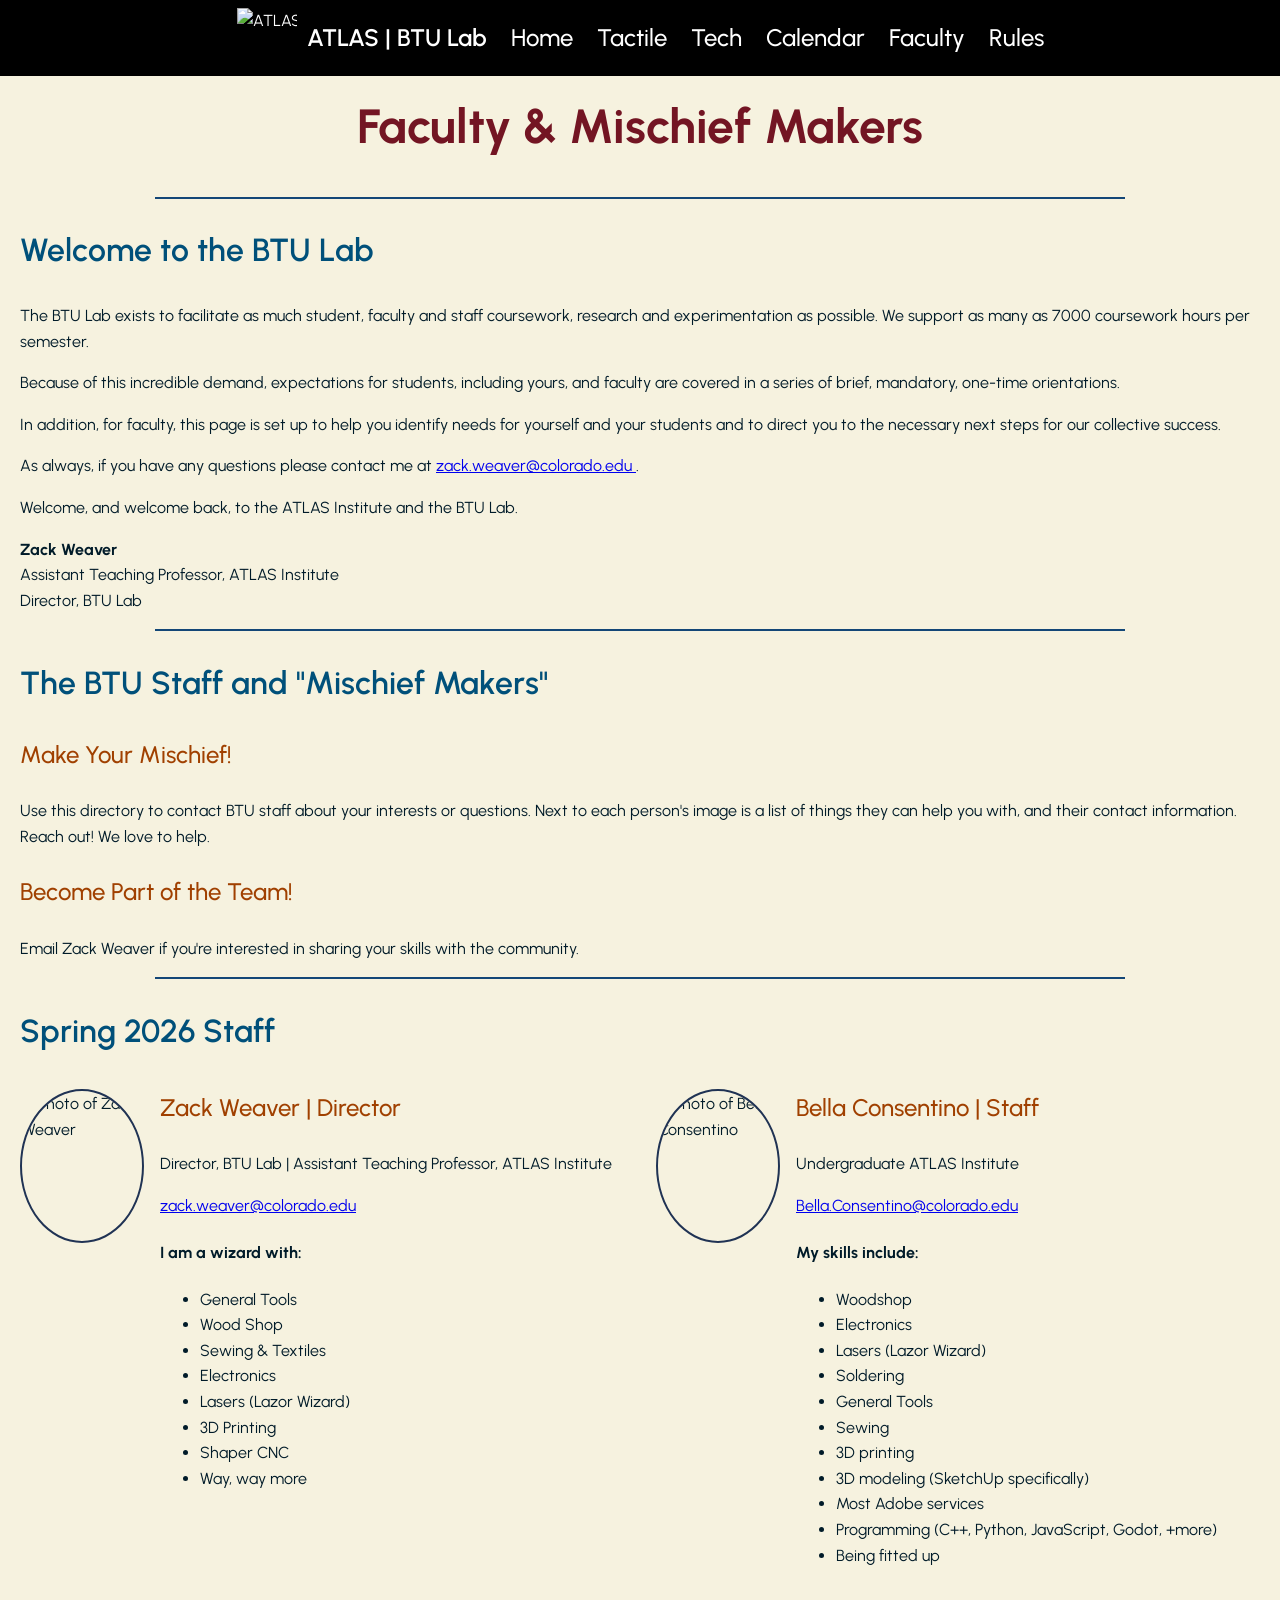
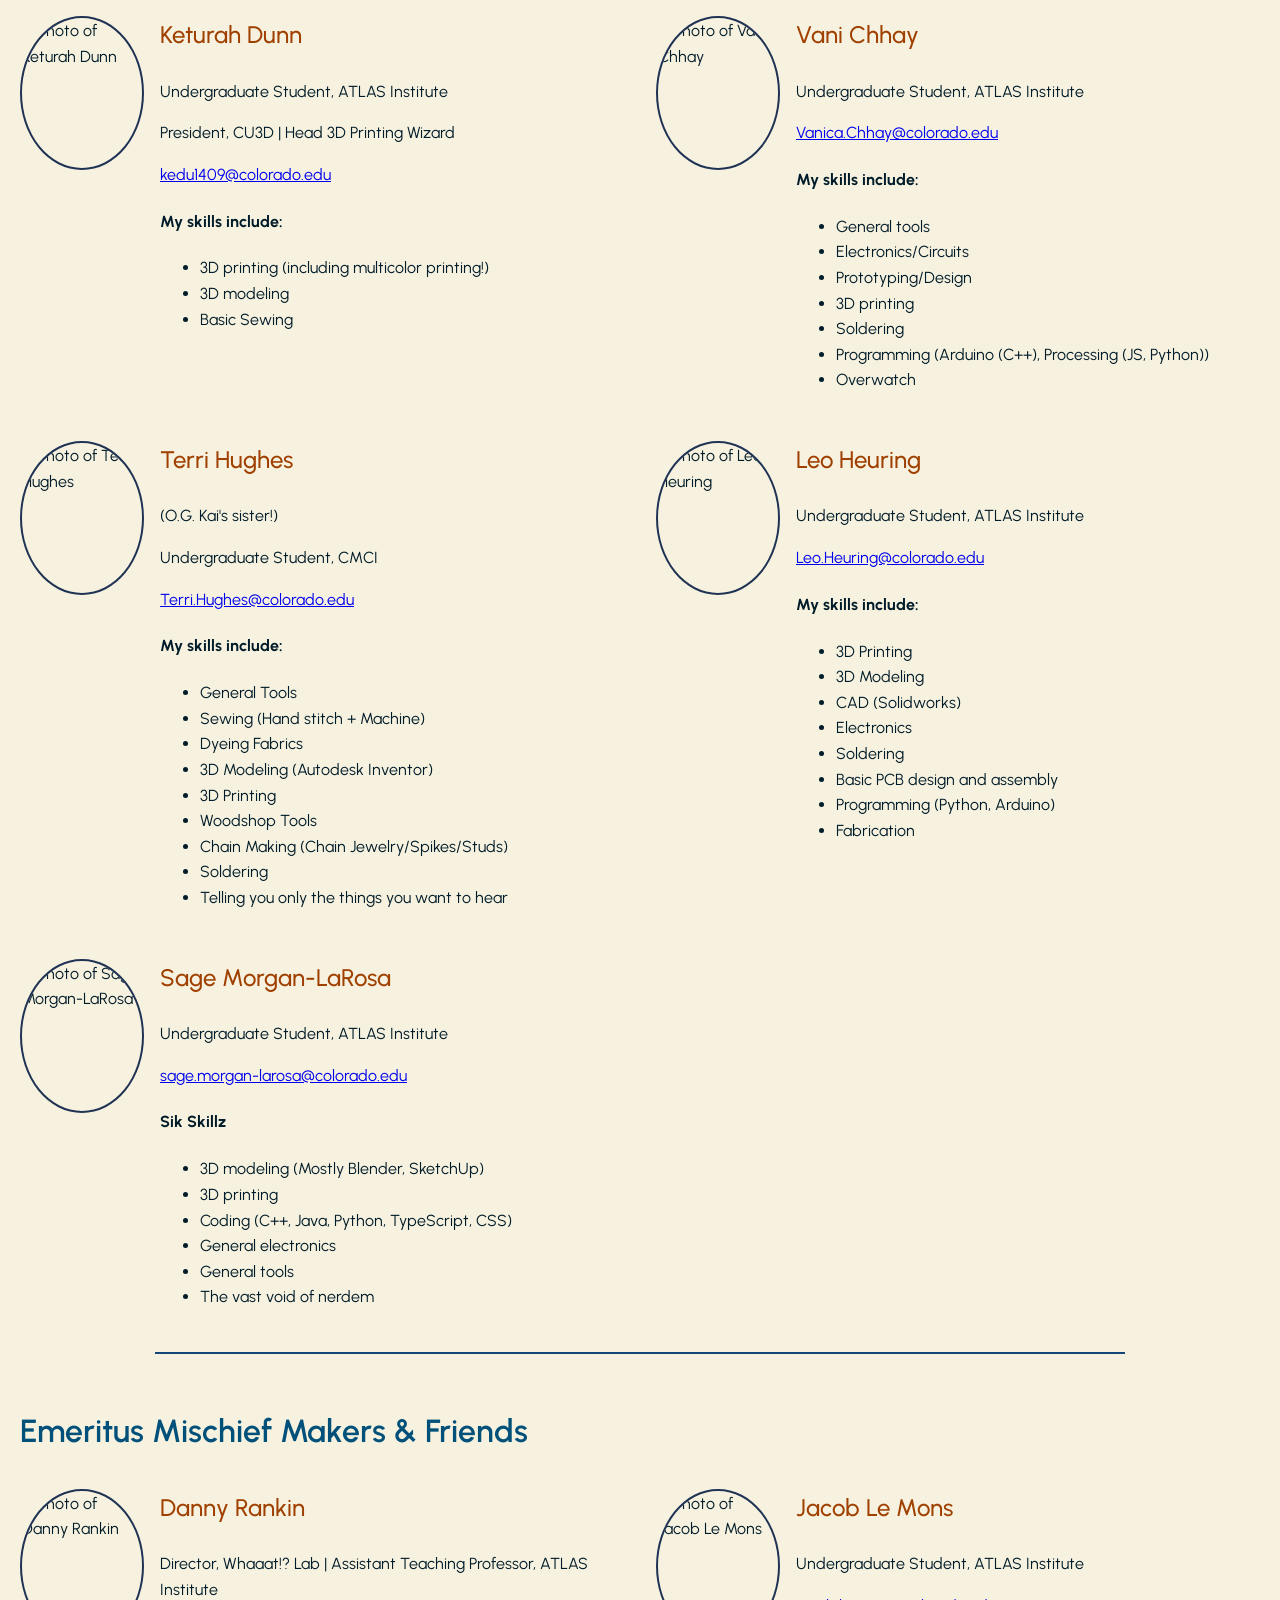
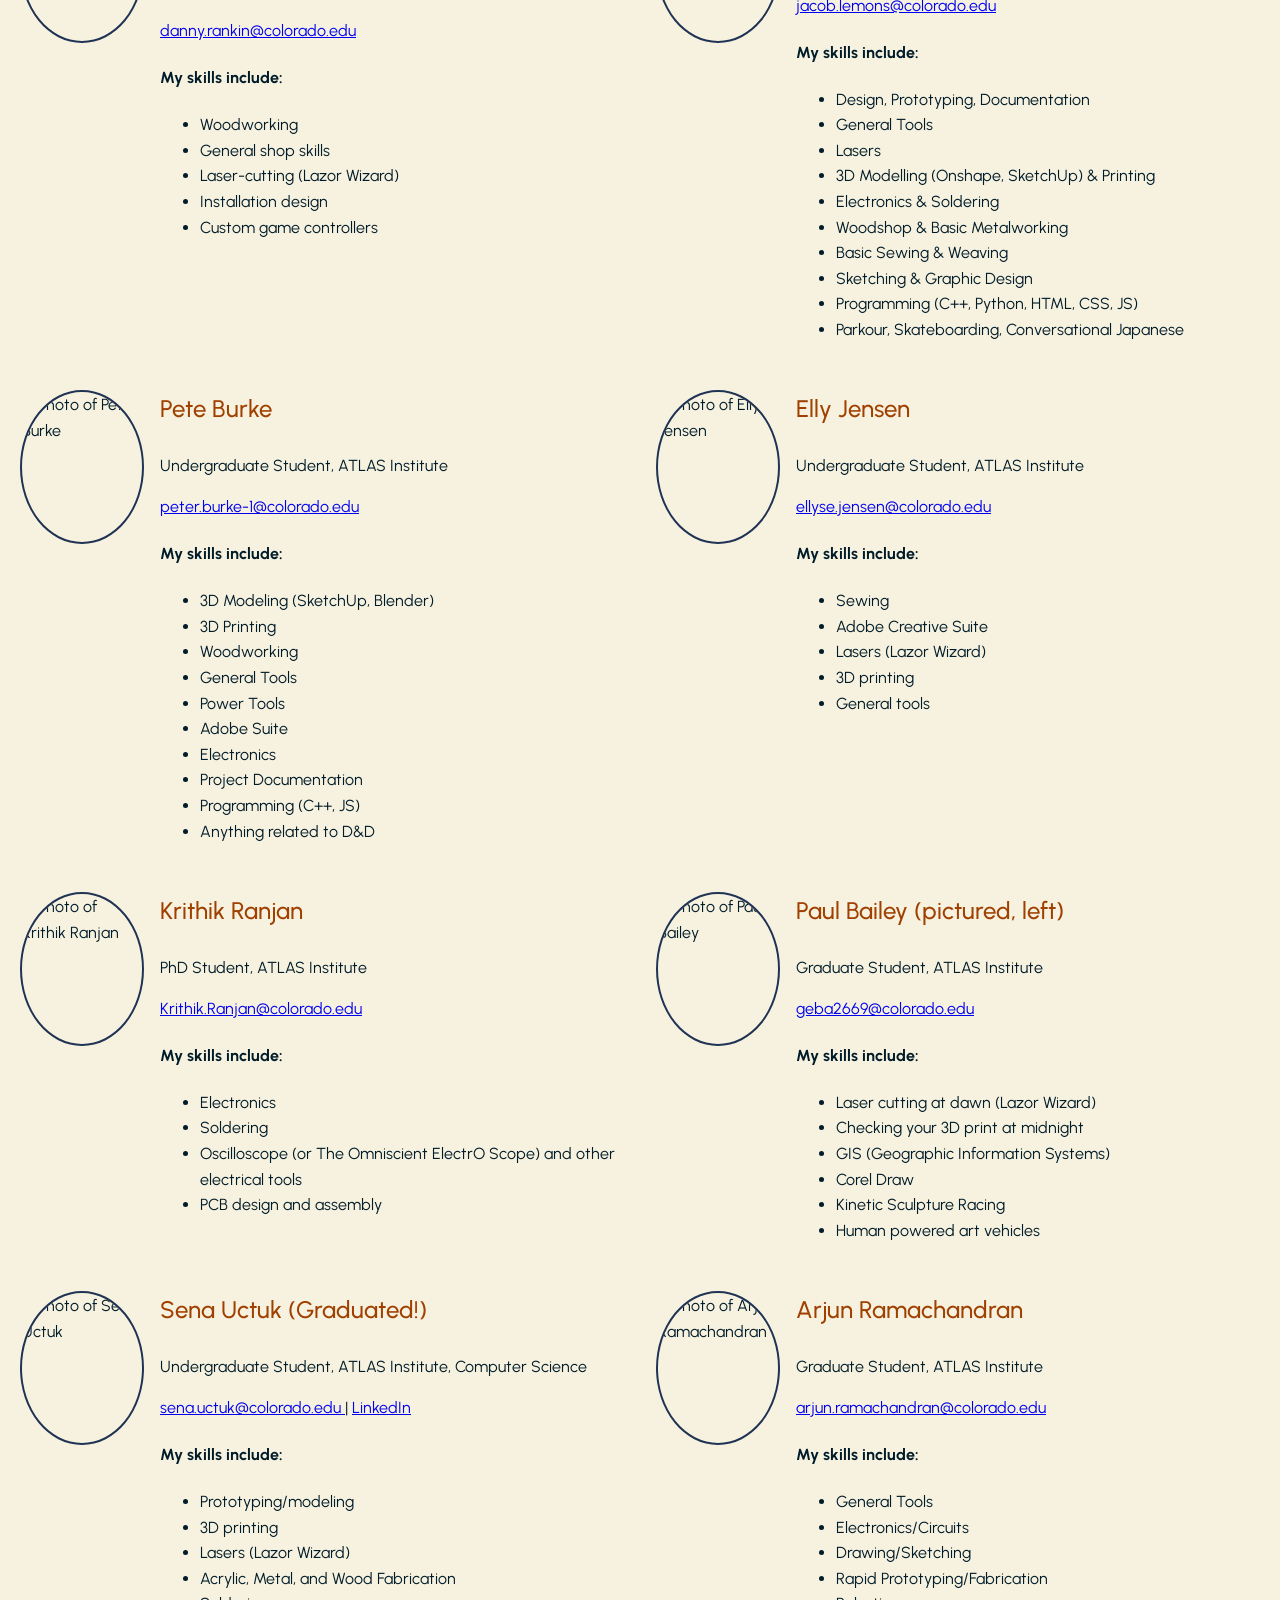
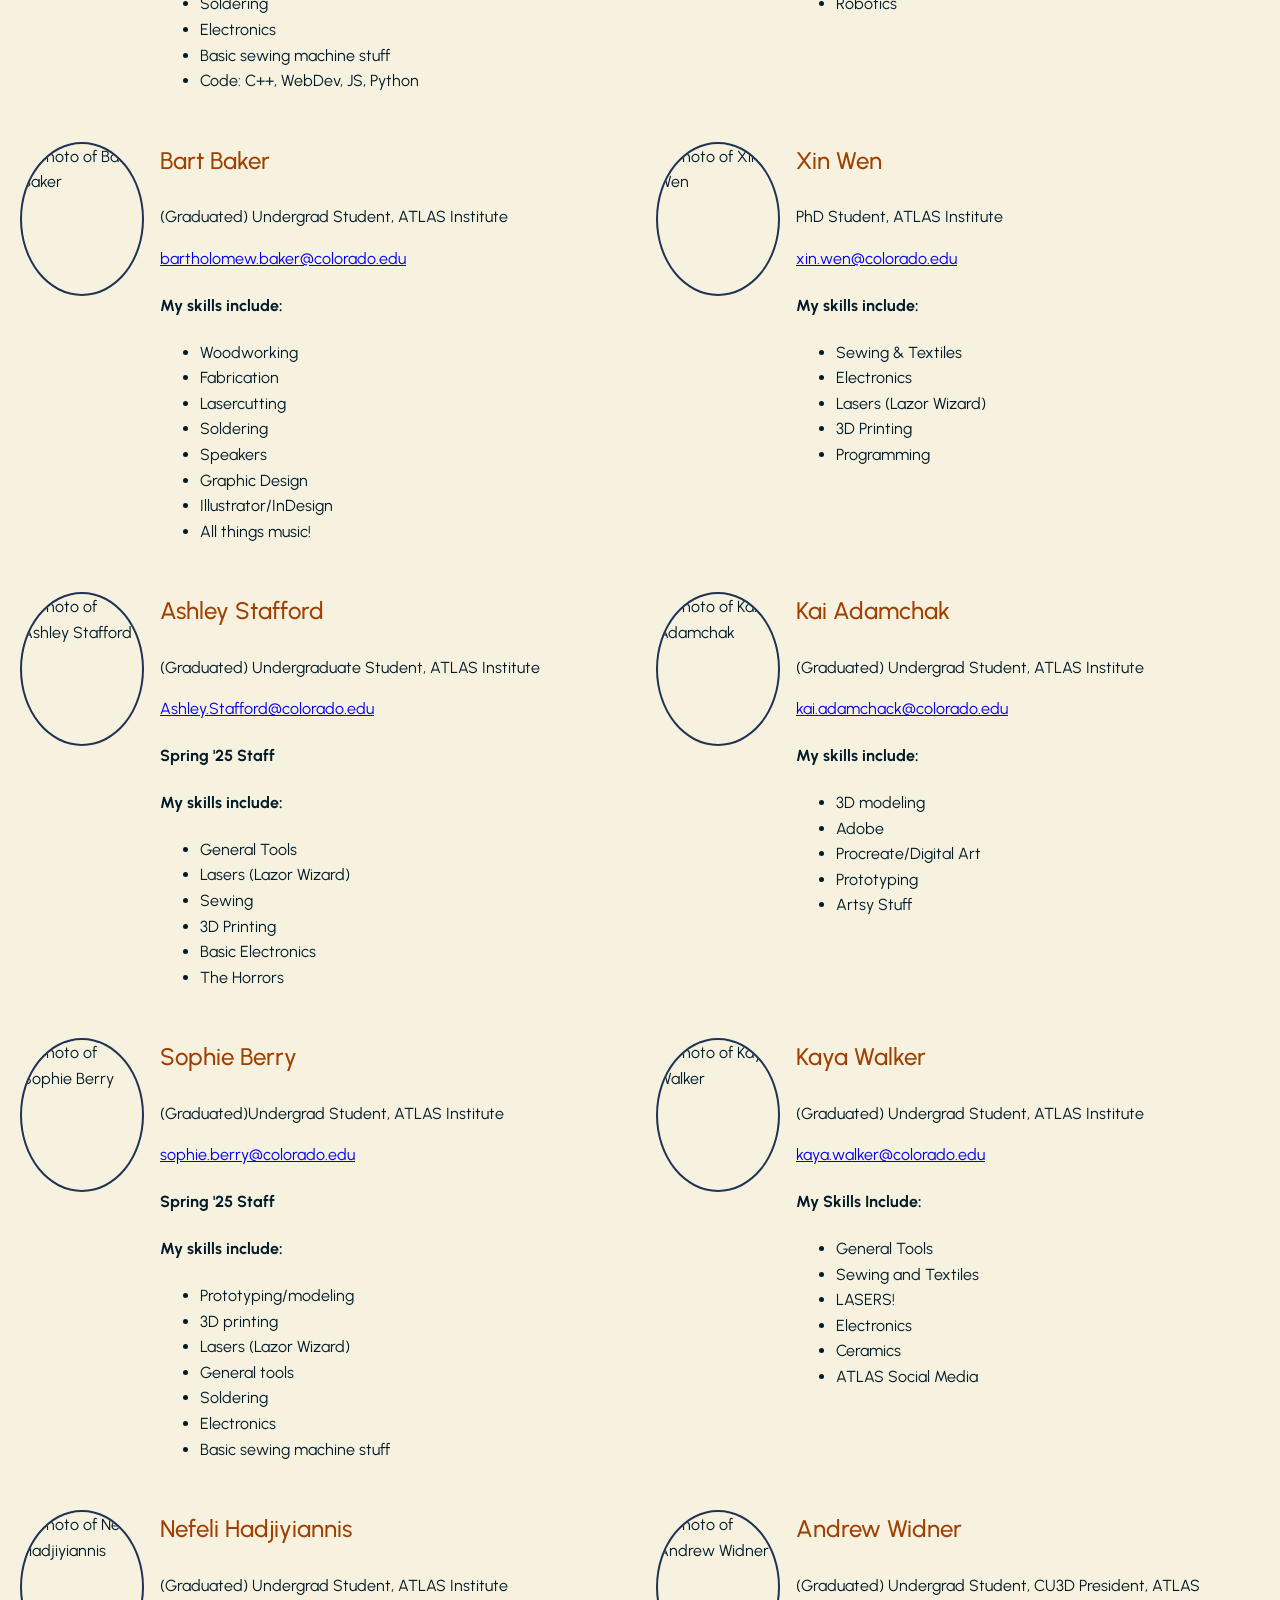
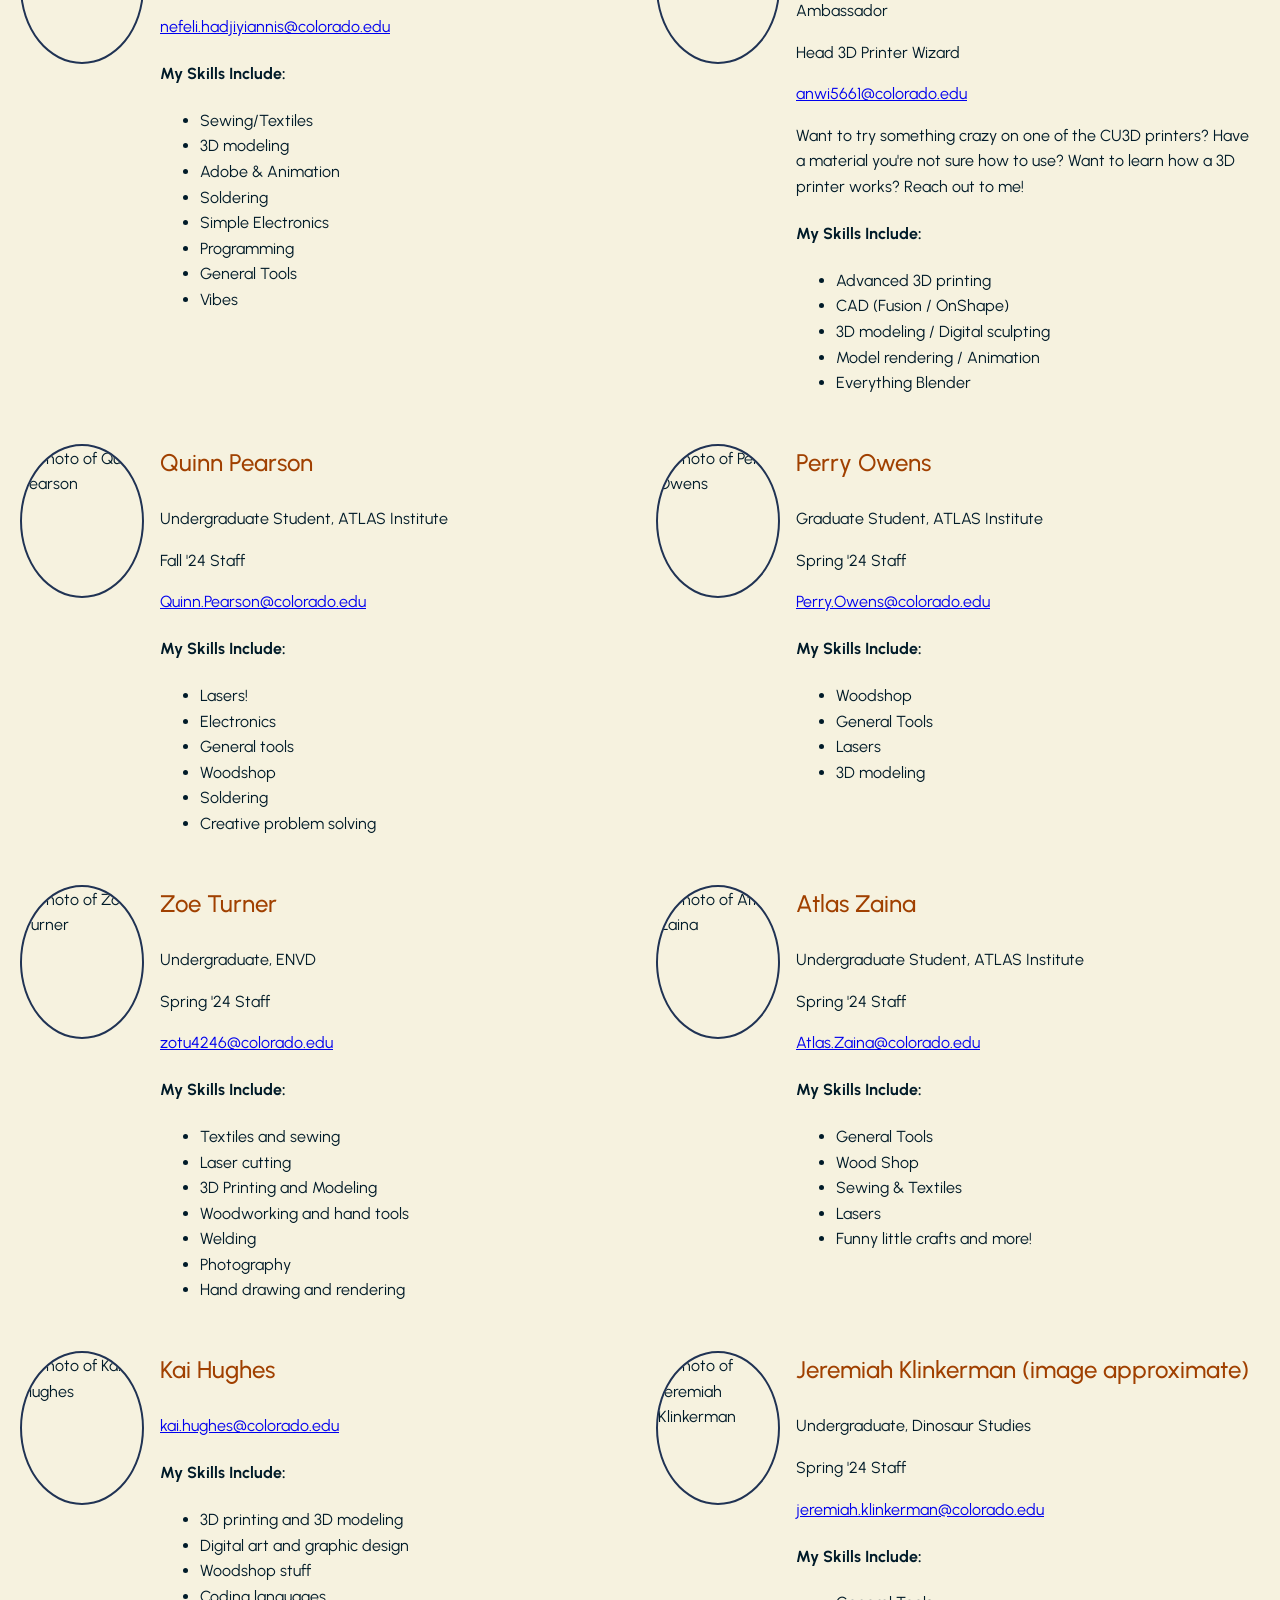
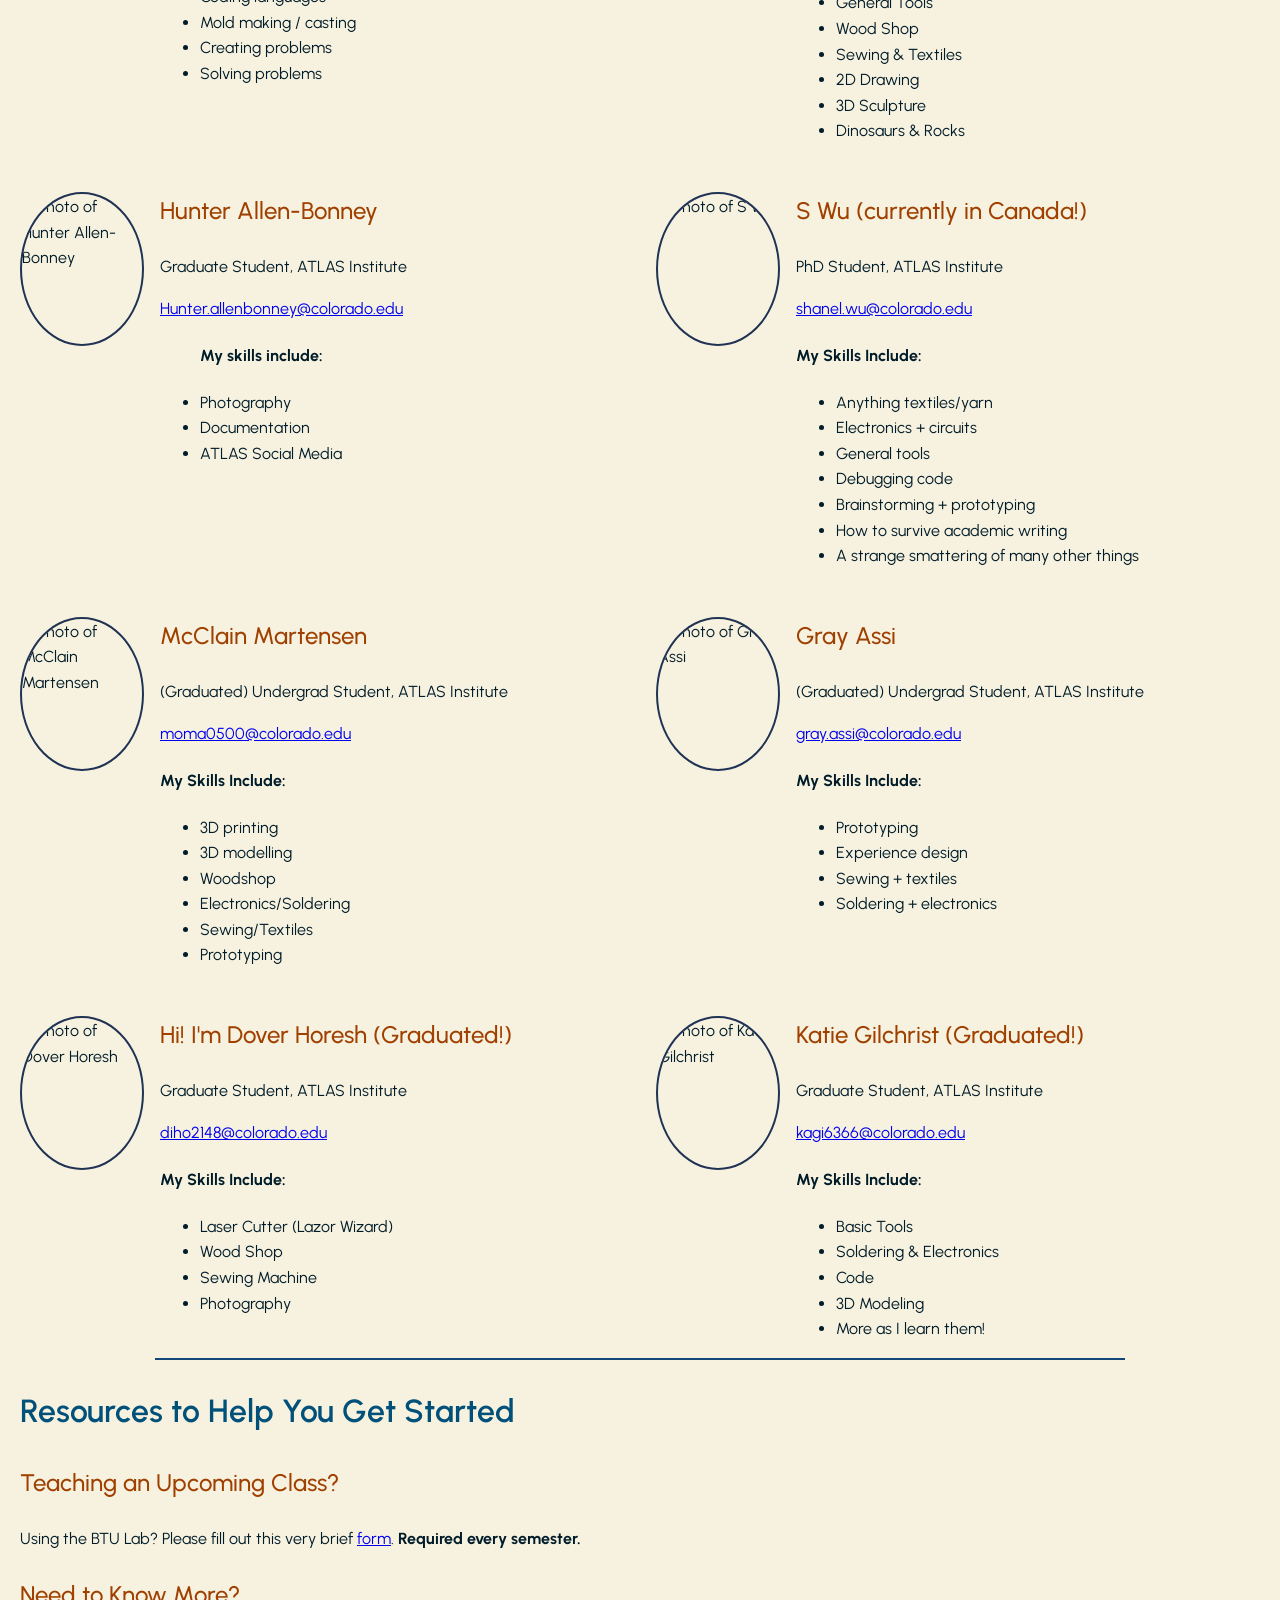
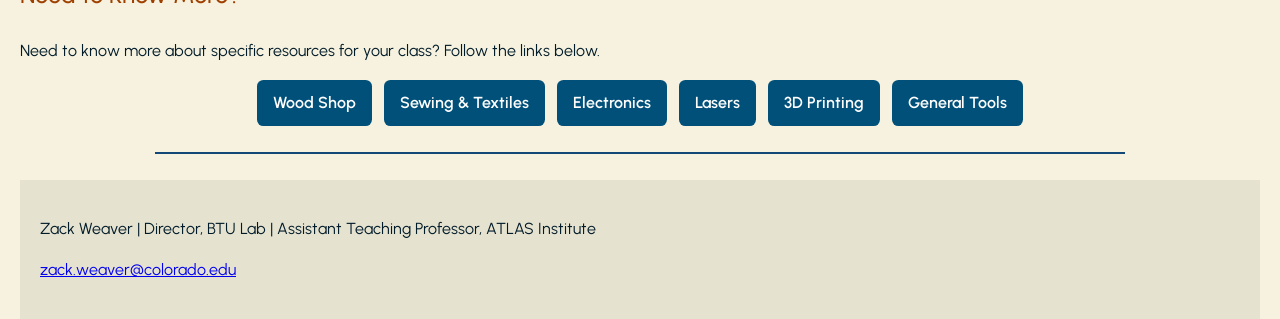
==== faculty.html @ e051cff7 "update logo" ====
<!DOCTYPE html>
<html lang="en">
    <head>
        <meta charset="UTF-8">
        <meta name="viewport" content="width=device-width, initial-scale=1.0">
       <link href="https://fonts.googleapis.com/css2?family=Urbanist:ital,wght@0,100..900;1,100..900&display=swap" rel="stylesheet">
        <link rel="icon" type="image/jpeg" href="/assets/BTU.jpeg">

        <link rel="icon" href="assets/transplogo.png">
        <title>Faculty | BTU Lab</title>
    </head>

    <body>
        <link rel="stylesheet" href="style.css">
        <header>
            <br>
            <h1><center>Faculty & Mischief Makers</center></h1>   
            <hr style="border: 1.25px solid rgb(19, 71, 119); width: 78%; margin: auto;">
            <nav>
                <a href="index.html" class="nav-logo">
                    <img src="assets/transplogo.png" alt="ATLAS | BTU Lab">
                    <span> ATLAS | BTU Lab</span>
                </a>
                <a href="index.html">Home</a>
                <a href="tactile.html">Tactile</a>
                <a href="tech.html">Tech</a>
                <a href="calendar.html">Calendar</a>
                <a href="faculty.html">Faculty</a>
                <a href="rules.html">Rules</a>
            </nav>
        </header>

       

        <main>

            <!-- INTRO -->
            <section id="introduction">
                <h2>Welcome to the BTU Lab</h2>

                <p>
                    The BTU Lab exists to facilitate as much student, faculty and
                    staff coursework, research and experimentation as possible.
                    We support as many as 7000 coursework hours per semester.
                </p>

                <p>
                    Because of this incredible demand, expectations for students,
                    including yours, and faculty are covered in a series of brief,
                    mandatory, one-time orientations.
                </p>

                <p>
                    In addition, for faculty, this page is set up to help you
                    identify needs for yourself and your students and to direct
                    you to the necessary next steps for our collective success.
                </p>

                <p>
                    As always, if you have any questions please contact me at
                    <a href="mailto:zack.weaver@colorado.edu">
                        zack.weaver@colorado.edu
                    </a>.
                </p>

                <p>
                    Welcome, and welcome back, to the ATLAS Institute and the
                    BTU Lab.
                </p>

                <p>
                    <strong>Zack Weaver</strong><br>
                    Assistant Teaching Professor, ATLAS Institute<br>
                    Director, BTU Lab
                </p>
            </section>

<hr style="border: 1.25px solid rgb(19, 71, 119); width: 78%; margin: auto;"> 

            <!-- MISCHIEF MAKERS -->
            <section id="mischief-makers">
                <h2>The BTU Staff and "Mischief Makers"</h2>

                <h3>Make Your Mischief!</h3>

                <p>
                    Use this directory to contact BTU staff about your interests
                    or questions. Next to each person's image is a list of things
                    they can help you with, and their contact information.
                    Reach out! We love to help.
                </p>

                <h3>Become Part of the Team!</h3>

                <p>
                    Email Zack Weaver if you're interested in sharing your
                    skills with the community.
                </p>


    <hr style="border: 1.25px solid rgb(19, 71, 119); width: 78%; margin: auto;"> 

                <!-- SPRING 2026 STAFF     -->


                

                <section id="spring-2026-staff">
                    <h2> Spring 2026 Staff </h2>

<!-- ZACK WEAVER -->
                    <article class="staff-member">
                        <img
                            src="assets/zackweaver.jpeg"
                            alt="Photo of Zack Weaver"
                        >

                        <div class="staff-info">
                            <h3>Zack Weaver | Director</h3>

                            <p>
                                Director, BTU Lab |
                                Assistant Teaching Professor,
                                ATLAS Institute
                            </p>

                            <p>
                                <a href="mailto:zack.weaver@colorado.edu">
                                    zack.weaver@colorado.edu
                                </a>
                            </p>

                            <h4>I am a wizard with:</h4>
                            <ul>
                                <li>General Tools</li>
                                <li>Wood Shop</li>
                                <li>Sewing &amp; Textiles</li>
                                <li>Electronics</li>
                                <li>Lasers (Lazor Wizard)</li>
                                <li>3D Printing</li>
                                <li>Shaper CNC</li>
                                <li>Way, way more</li>
                            </ul>
                        </div>
                    </article>

                    <!-- BELLA CONSENTINO -->
                    <article class="staff-member">
                        <img
                            src="assets/BellaConsentino.jpeg"
                            alt="Photo of Bella Consentino"
                        >

                        <div class="staff-info">
                            <h3>Bella Consentino | Staff</h3>

                            <p>Undergraduate ATLAS Institute</p>

                            <p>
                                <a href="mailto:Bella.Consentino@colorado.edu">
                                    Bella.Consentino@colorado.edu
                                </a>
                            </p>

                            <h4>My skills include:</h4>
                            <ul>
                                <li>Woodshop</li>
                                <li>Electronics</li>
                                <li>Lasers (Lazor Wizard)</li>
                                <li>Soldering</li>
                                <li>General Tools</li>
                                <li>Sewing</li>
                                <li>3D printing</li>
                                <li>3D modeling (SketchUp specifically)</li>
                                <li>Most Adobe services</li>
                                <li>Programming (C++, Python, JavaScript, Godot, +more)</li>
                                <li>Being fitted up</li>
                            </ul>
                        </div>
                    </article>


                    <!-- KETURAH DUNN -->
                    <article class="staff-member">
                        <img
                            src="assets/keturahdunn.jpeg"
                            alt="Photo of Keturah Dunn"
                        >

                        <div class="staff-info">
                            <h3>Keturah Dunn</h3>

                            <p>Undergraduate Student, ATLAS Institute</p>
                            <p>President, CU3D | Head 3D Printing Wizard</p>

                            <p>
                                <a href="mailto:kedu1409@colorado.edu">
                                    kedu1409@colorado.edu
                                </a>
                            </p>

                            <h4>My skills include:</h4>
                            <ul>
                                <li>3D printing (including multicolor printing!)</li>
                                <li>3D modeling</li>
                                <li>Basic Sewing</li>
                            </ul>
                        </div>
                    </article>


                    <!-- VANI CHHAY -->
                    <article class="staff-member">
                        <img
                            src="assets/vanichhay.png"
                            alt="Photo of Vani Chhay"
                        >

                        <div class="staff-info">
                            <h3>Vani Chhay</h3>

                            <p>Undergraduate Student, ATLAS Institute</p>

                            <p>
                                <a href="mailto:Vanica.Chhay@colorado.edu">
                                    Vanica.Chhay@colorado.edu
                                </a>
                            </p>

                            <h4>My skills include:</h4>
                            <ul>
                                <li>General tools</li>
                                <li>Electronics/Circuits</li>
                                <li>Prototyping/Design</li>
                                <li>3D printing</li>
                                <li>Soldering</li>
                                <li>Programming (Arduino (C++), Processing (JS, Python))</li>
                                <li>Overwatch</li>
                            </ul>
                        </div>
                    </article>


                    <!-- TERRI HUGHES -->
                    <article class="staff-member">
                        <img
                            src="assets/terrihughes.jpeg"
                            alt="Photo of Terri Hughes"
                        >

                        <div class="staff-info">
                            <h3>Terri Hughes</h3>

                            <p>(O.G. Kai's sister!)</p>
                            <p>Undergraduate Student, CMCI</p>

                            <p>
                                <a href="mailto:Terri.Hughes@colorado.edu">
                                    Terri.Hughes@colorado.edu
                                </a>
                            </p>

                            <h4>My skills include:</h4>
                            <ul>
                                <li>General Tools</li>
                                <li>Sewing (Hand stitch + Machine)</li>
                                <li>Dyeing Fabrics</li>
                                <li>3D Modeling (Autodesk Inventor)</li>
                                <li>3D Printing</li>
                                <li>Woodshop Tools</li>
                                <li>Chain Making (Chain Jewelry/Spikes/Studs)</li>
                                <li>Soldering</li>
                                <li>Telling you only the things you want to hear</li>
                            </ul>
                        </div>
                    </article>


                    <!-- LEO HEURING -->
                    <article class="staff-member">
                        <img
                            src="assets/leoheuring.jpeg"
                            alt="Photo of Leo Heuring"
                        >

                        <div class="staff-info">
                            <h3>Leo Heuring</h3>

                            <p>Undergraduate Student, ATLAS Institute</p>

                            <p>
                                <a href="mailto:Leo.Heuring@colorado.edu">
                                    Leo.Heuring@colorado.edu
                                </a>
                            </p>

                            <h4>My skills include:</h4>
                            <ul>
                                <li>3D Printing</li>
                                <li>3D Modeling</li>
                                <li>CAD (Solidworks)</li>
                                <li>Electronics</li>
                                <li>Soldering</li>
                                <li>Basic PCB design and assembly</li>
                                <li>Programming (Python, Arduino)</li>
                                <li>Fabrication</li>
                            </ul>
                        </div>
                    </article>


                    <!-- SAGE MORGAN-LAROSA -->
                    <article class="staff-member">
                        <img
                            src="assets/sagemorganlarosa.jpeg"
                            alt="Photo of Sage Morgan-LaRosa"
                        >

                        <div class="staff-info">
                            <h3>Sage Morgan-LaRosa</h3>

                            <p>Undergraduate Student, ATLAS Institute</p>

                            <p>
                                <a href="mailto:sage.morgan-larosa@colorado.edu">
                                    sage.morgan-larosa@colorado.edu
                                </a>
                            </p>

                            <h4>Sik Skillz</h4>
                            <ul>
                                <li>3D modeling (Mostly Blender, SketchUp)</li>
                                <li>3D printing</li>
                                <li>Coding (C++, Java, Python, TypeScript, CSS)</li>
                                <li>General electronics</li>
                                <li>General tools</li>
                                <li>The vast void of nerdem</li>
                            </ul>
                        </div>
                    </article>

                </section>
<br>
  <hr style="border: 1.25px solid rgb(19, 71, 119); width: 78%; margin: auto;">
                <br>
                <!-- ================================= -->
                <!-- EMERITUS MISCHIEF MAKERS & FRIENDS -->
                <!-- ================================= -->

                <section id="emeritus">
                    <h2>Emeritus Mischief Makers &amp; Friends</h2>


                    <!-- DANNY RANKIN -->
                    <article class="staff-member">
                        <img
                            src="assets/dannyrankin.jpeg"
                            alt="Photo of Danny Rankin"
                        >

                        <div class="staff-info">
                            <h3>Danny Rankin</h3>

                            <p>
                                Director, Whaaat!? Lab |
                                Assistant Teaching Professor,
                                ATLAS Institute
                            </p>

                            <p>
                                <a href="mailto:danny.rankin@colorado.edu">
                                    danny.rankin@colorado.edu
                                </a>
                            </p>

                            <h4>My skills include:</h4>
                            <ul>
                                <li>Woodworking</li>
                                <li>General shop skills</li>
                                <li>Laser-cutting (Lazor Wizard)</li>
                                <li>Installation design</li>
                                <li>Custom game controllers</li>
                            </ul>
                        </div>
                    </article>


                    <!-- JACOB LE MONS -->
                    <article class="staff-member">
                        <img
                            src="assets/jacoblemons.jpeg"
                            alt="Photo of Jacob Le Mons"
                        >

                        <div class="staff-info">
                            <h3>Jacob Le Mons</h3>

                            <p>Undergraduate Student, ATLAS Institute</p>

                            <p>
                                <a href="mailto:jacob.lemons@colorado.edu">
                                    jacob.lemons@colorado.edu
                                </a>
                            </p>

                            <h4>My skills include:</h4>
                            <ul>
                                <li>Design, Prototyping, Documentation</li>
                                <li>General Tools</li>
                                <li>Lasers</li>
                                <li>3D Modelling (Onshape, SketchUp) &amp; Printing</li>
                                <li>Electronics &amp; Soldering</li>
                                <li>Woodshop &amp; Basic Metalworking</li>
                                <li>Basic Sewing &amp; Weaving</li>
                                <li>Sketching &amp; Graphic Design</li>
                                <li>Programming (C++, Python, HTML, CSS, JS)</li>
                                <li>Parkour, Skateboarding, Conversational Japanese</li>
                            </ul>
                        </div>
                    </article>


                    <!-- PETE BURKE -->
                    <article class="staff-member">
                        <img
                            src="assets/peteburke.png"
                            alt="Photo of Pete Burke"
                        >

                        <div class="staff-info">
                            <h3>Pete Burke</h3>

                            <p>Undergraduate Student, ATLAS Institute</p>

                            <p>
                                <a href="mailto:peter.burke-1@colorado.edu">
                                    peter.burke-1@colorado.edu
                                </a>
                            </p>

                            <h4>My skills include:</h4>
                            <ul>
                                <li>3D Modeling (SketchUp, Blender)</li>
                                <li>3D Printing</li>
                                <li>Woodworking</li>
                                <li>General Tools</li>
                                <li>Power Tools</li>
                                <li>Adobe Suite</li>
                                <li>Electronics</li>
                                <li>Project Documentation</li>
                                <li>Programming (C++, JS)</li>
                                <li>Anything related to D&amp;D</li>
                            </ul>
                        </div>
                    </article>


                    <!-- ELLY JENSEN -->
                    <article class="staff-member">
                        <img
                            src="assets/ellyjensen.jpeg"
                            alt="Photo of Elly Jensen"
                        >

                        <div class="staff-info">
                            <h3>Elly Jensen</h3>

                            <p>Undergraduate Student, ATLAS Institute</p>

                            <p>
                                <a href="mailto:ellyse.jensen@colorado.edu">
                                    ellyse.jensen@colorado.edu
                                </a>
                            </p>

                            <h4>My skills include:</h4>
                            <ul>
                                <li>Sewing</li>
                                <li>Adobe Creative Suite</li>
                                <li>Lasers (Lazor Wizard)</li>
                                <li>3D printing</li>
                                <li>General tools</li>
                            </ul>
                        </div>
                    </article>


                    <!-- KRITHIK RANJAN -->
                    <article class="staff-member">
                        <img
                            src="assets/krithikranjan.jpeg"
                            alt="Photo of Krithik Ranjan"
                        >

                        <div class="staff-info">
                            <h3>Krithik Ranjan</h3>

                            <p>PhD Student, ATLAS Institute</p>

                            <p>
                                <a href="mailto:Krithik.Ranjan@colorado.edu">
                                    Krithik.Ranjan@colorado.edu
                                </a>
                            </p>

                            <h4>My skills include:</h4>
                            <ul>
                                <li>Electronics</li>
                                <li>Soldering</li>
                                <li>Oscilloscope (or The Omniscient ElectrO Scope) and other electrical tools</li>
                                <li>PCB design and assembly</li>
                            </ul>
                        </div>
                    </article>


                    <!-- PAUL BAILEY -->
                    <article class="staff-member">
                        <img
                            src="assets/paulbailey.jpeg"
                            alt="Photo of Paul Bailey"
                        >

                        <div class="staff-info">
                            <h3>Paul Bailey (pictured, left)</h3>

                            <p>Graduate Student, ATLAS Institute</p>

                            <p>
                                <a href="mailto:geba2669@colorado.edu">
                                    geba2669@colorado.edu
                                </a>
                            </p>

                            <h4>My skills include:</h4>
                            <ul>
                                <li>Laser cutting at dawn (Lazor Wizard)</li>
                                <li>Checking your 3D print at midnight</li>
                                <li>GIS (Geographic Information Systems)</li>
                                <li>Corel Draw</li>
                                <li>Kinetic Sculpture Racing</li>
                                <li>Human powered art vehicles</li>
                            </ul>
                        </div>
                    </article>


                    <!-- SENA UCTUK -->
                    <article class="staff-member">
                        <img
                            src="assets/senauctuk.jpg"
                            alt="Photo of Sena Uctuk"
                        >

                        <div class="staff-info">
                            <h3>Sena Uctuk (Graduated!)</h3>

                            <p>
                                Undergraduate Student, ATLAS Institute,
                                Computer Science
                            </p>

                            <p>
                                <a href="mailto:sena.uctuk@colorado.edu">
                                    sena.uctuk@colorado.edu
                                </a>
                                |
                                <a href="https://www.linkedin.com/in/suctuk/">
                                    LinkedIn
                                </a>
                            </p>

                            <h4>My skills include:</h4>
                            <ul>
                                <li>Prototyping/modeling</li>
                                <li>3D printing</li>
                                <li>Lasers (Lazor Wizard)</li>
                                <li>Acrylic, Metal, and Wood Fabrication</li>
                                <li>Soldering</li>
                                <li>Electronics</li>
                                <li>Basic sewing machine stuff</li>
                                <li>Code: C++, WebDev, JS, Python</li>
                            </ul>
                        </div>
                    </article>


                    <!-- ARJUN RAMACHANDRAN -->
                    <article class="staff-member">
                        <img
                            src="assets/arjunramachandran.jpeg"
                            alt="Photo of Arjun Ramachandran"
                        >

                        <div class="staff-info">
                            <h3>Arjun Ramachandran</h3>

                            <p>Graduate Student, ATLAS Institute</p>

                            <p>
                                <a href="mailto:arjun.ramachandran@colorado.edu">
                                    arjun.ramachandran@colorado.edu
                                </a>
                            </p>

                            <h4>My skills include:</h4>
                            <ul>
                                <li>General Tools</li>
                                <li>Electronics/Circuits</li>
                                <li>Drawing/Sketching</li>
                                <li>Rapid Prototyping/Fabrication</li>
                                <li>Robotics</li>
                            </ul>
                        </div>
                    </article>


                    <!-- BART BAKER -->
                    <article class="staff-member">
                        <img
                            src="assets/bartbaker.jpeg"
                            alt="Photo of Bart Baker"
                        >

                        <div class="staff-info">
                            <h3>Bart Baker</h3>

                            <p>(Graduated) Undergrad Student, ATLAS Institute</p>

                            <p>
                                <a href="mailto:bartholomew.baker@colorado.edu">
                                    bartholomew.baker@colorado.edu
                                </a>
                            </p>

                            <h4>My skills include:</h4>
                            <ul>
                                <li>Woodworking</li>
                                <li>Fabrication</li>
                                <li>Lasercutting</li>
                                <li>Soldering</li>
                                <li>Speakers</li>
                                <li>Graphic Design</li>
                                <li>Illustrator/InDesign</li>
                                <li>All things music!</li>
                            </ul>
                        </div>
                    </article>


                    <!-- XIN WEN -->
                    <article class="staff-member">
                        <img
                            src="assets/xinwen.jpeg"
                            alt="Photo of Xin Wen"
                        >

                        <div class="staff-info">
                            <h3>Xin Wen</h3>

                            <p>PhD Student, ATLAS Institute</p>

                            <p>
                                <a href="mailto:xin.wen@colorado.edu">
                                    xin.wen@colorado.edu
                                </a>
                            </p>

                            <h4>My skills include:</h4>
                            <ul>
                                <li>Sewing &amp; Textiles</li>
                                <li>Electronics</li>
                                <li>Lasers (Lazor Wizard)</li>
                                <li>3D Printing</li>
                                <li>Programming</li>
                            </ul>
                        </div>
                    </article>


                    <!-- ASHLEY STAFFORD -->
                    <article class="staff-member">
                        <img
                            src="assets/ashleystafford.jpeg"
                            alt="Photo of Ashley Stafford"
                        >

                        <div class="staff-info">
                            <h3>Ashley Stafford</h3>

                            <p>(Graduated) Undergraduate Student, ATLAS Institute</p>

                            <p>
                                <a href="mailto:Ashley.Stafford@colorado.edu">
                                    Ashley.Stafford@colorado.edu
                                </a>
                            </p>

                            <h4>Spring '25 Staff</h4>
                            <h4>My skills include:</h4>
                            <ul>
                                <li>General Tools</li>
                                <li>Lasers (Lazor Wizard)</li>
                                <li>Sewing</li>
                                <li>3D Printing</li>
                                <li>Basic Electronics</li>
                                <li>The Horrors</li>
                            </ul>
                        </div>
                    </article>


                    <!-- KAI ADAMCHAK -->
                    <article class="staff-member">
                        <img
                            src="assets/kaiadamchak.jpeg"
                            alt="Photo of Kai Adamchak"
                        >

                        <div class="staff-info">
                            <h3>Kai Adamchak</h3>

                            <p>(Graduated) Undergrad Student, ATLAS Institute</p>

                            <p>
                                <a href="mailto:kai.adamchack@colorado.edu">
                                    kai.adamchack@colorado.edu
                                </a>
                            </p>

                            <h4>My skills include:</h4>
                            <ul>
                                <li>3D modeling</li>
                                <li>Adobe</li>
                                <li>Procreate/Digital Art</li>
                                <li>Prototyping</li>
                                <li>Artsy Stuff</li>
                            </ul>
                        </div>
                    </article>


                    <!-- SOPHIE BERRY -->
                    <article class="staff-member">
                        <img
                            src="assets/sophieberry.jpg"
                            alt="Photo of Sophie Berry"
                        >

                        <div class="staff-info">
                            <h3>Sophie Berry</h3>

                            <p>(Graduated)Undergrad Student, ATLAS Institute</p>

                            <p>
                                <a href="mailto:sophie.berry@colorado.edu">
                                    sophie.berry@colorado.edu
                                </a>
                            </p>

                            <h4>Spring '25 Staff</h4>
                            <h4>My skills include:</h4>
                            <ul>
                                <li>Prototyping/modeling</li>
                                <li>3D printing</li>
                                <li>Lasers (Lazor Wizard)</li>
                                <li>General tools</li>
                                <li>Soldering</li>
                                <li>Electronics</li>
                                <li>Basic sewing machine stuff</li>
                            </ul>
                        </div>
                    </article>


                    <!-- KAYA WALKER -->
                    <article class="staff-member">
                        <img
                            src="assets/kayawalker.jpg"
                            alt="Photo of Kaya Walker"
                        >

                        <div class="staff-info">
                            <h3>Kaya Walker</h3>

                            <p>(Graduated) Undergrad Student, ATLAS Institute</p>

                            <p>
                                <a href="mailto:kaya.walker@colorado.edu">
                                    kaya.walker@colorado.edu
                                </a>
                            </p>

                            <h4>My Skills Include:</h4>
                            <ul>
                                <li>General Tools</li>
                                <li>Sewing and Textiles</li>
                                <li>LASERS!</li>
                                <li>Electronics</li>
                                <li>Ceramics</li>
                                <li>ATLAS Social Media</li>
                            </ul>
                        </div>
                    </article>


                    <!-- NEFELI HADJIYIANNIS -->
                    <article class="staff-member">
                        <img
                            src="assets/nefelihadjiyiannis.jpeg"
                            alt="Photo of Nefeli Hadjiyiannis"
                        >

                        <div class="staff-info">
                            <h3>Nefeli Hadjiyiannis</h3>

                            <p>(Graduated) Undergrad Student, ATLAS Institute</p>

                            <p>
                                <a href="mailto:nefeli.hadjiyiannis@colorado.edu">
                                    nefeli.hadjiyiannis@colorado.edu
                                </a>
                            </p>

                            <h4>My Skills Include:</h4>
                            <ul>
                                <li>Sewing/Textiles</li>
                                <li>3D modeling</li>
                                <li>Adobe &amp; Animation</li>
                                <li>Soldering</li>
                                <li>Simple Electronics</li>
                                <li>Programming</li>
                                <li>General Tools</li>
                                <li>Vibes</li>
                            </ul>
                        </div>
                    </article>


                    <!-- ANDREW WIDNER -->
                    <article class="staff-member">
                        <img
                            src="assets/andrewwidner.jpeg"
                            alt="Photo of Andrew Widner"
                        >

                        <div class="staff-info">
                            <h3>Andrew Widner</h3>

                            <p>
                                (Graduated) Undergrad Student, CU3D President,
                                ATLAS Ambassador
                            </p>

                            <p>Head 3D Printer Wizard</p>

                            <p>
                                <a href="mailto:anwi5661@colorado.edu">
                                    anwi5661@colorado.edu
                                </a>
                            </p>

                            <p>
                                Want to try something crazy on one of the CU3D
                                printers? Have a material you're not sure how to
                                use? Want to learn how a 3D printer works?
                                Reach out to me!
                            </p>

                            <h4>My Skills Include:</h4>
                            <ul>
                                <li>Advanced 3D printing</li>
                                <li>CAD (Fusion / OnShape)</li>
                                <li>3D modeling / Digital sculpting</li>
                                <li>Model rendering / Animation</li>
                                <li>Everything Blender</li>
                            </ul>
                        </div>
                    </article>


                    <!-- QUINN PEARSON -->
                    <article class="staff-member">
                        <img
                            src="assets/quinnpearson.jpeg"
                            alt="Photo of Quinn Pearson"
                        >

                        <div class="staff-info">
                            <h3>Quinn Pearson</h3>

                            <p>Undergraduate Student, ATLAS Institute</p>
                            <p>Fall '24 Staff</p>

                            <p>
                                <a href="mailto:Quinn.Pearson@colorado.edu">
                                    Quinn.Pearson@colorado.edu
                                </a>
                            </p>

                            <h4>My Skills Include:</h4>
                            <ul>
                                <li>Lasers!</li>
                                <li>Electronics</li>
                                <li>General tools</li>
                                <li>Woodshop</li>
                                <li>Soldering</li>
                                <li>Creative problem solving</li>
                            </ul>
                        </div>
                    </article>


                    <!-- PERRY OWENS -->
                    <article class="staff-member">
                        <img
                            src="assets/perryowens.jpg"
                            alt="Photo of Perry Owens"
                        >

                        <div class="staff-info">
                            <h3>Perry Owens</h3>

                            <p>Graduate Student, ATLAS Institute</p>
                            <p>Spring '24 Staff</p>

                            <p>
                                <a href="mailto:Perry.Owens@colorado.edu">
                                    Perry.Owens@colorado.edu
                                </a>
                            </p>

                            <h4>My Skills Include:</h4>
                            <ul>
                                <li>Woodshop</li>
                                <li>General Tools</li>
                                <li>Lasers</li>
                                <li>3D modeling</li>
                            </ul>
                        </div>
                    </article>


                    <!-- ZOE TURNER -->
                    <article class="staff-member">
                        <img
                            src="assets/zoeturner.jpeg"
                            alt="Photo of Zoe Turner"
                        >

                        <div class="staff-info">
                            <h3>Zoe Turner</h3>

                            <p>Undergraduate, ENVD</p>
                            <p>Spring '24 Staff</p>

                            <p>
                                <a href="mailto:zotu4246@colorado.edu">
                                    zotu4246@colorado.edu
                                </a>
                            </p>

                            <h4>My Skills Include:</h4>
                            <ul>
                                <li>Textiles and sewing</li>
                                <li>Laser cutting</li>
                                <li>3D Printing and Modeling</li>
                                <li>Woodworking and hand tools</li>
                                <li>Welding</li>
                                <li>Photography</li>
                                <li>Hand drawing and rendering</li>
                            </ul>
                        </div>
                    </article>


                    <!-- ATLAS ZAINA -->
                    <article class="staff-member">
                        <img
                            src="assets/atlaszaina.jpeg"
                            alt="Photo of Atlas Zaina"
                        >

                        <div class="staff-info">
                            <h3>Atlas Zaina</h3>

                            <p>Undergraduate Student, ATLAS Institute</p>
                            <p>Spring '24 Staff</p>

                            <p>
                                <a href="mailto:Atlas.Zaina@colorado.edu">
                                    Atlas.Zaina@colorado.edu
                                </a>
                            </p>

                            <h4>My Skills Include:</h4>
                            <ul>
                                <li>General Tools</li>
                                <li>Wood Shop</li>
                                <li>Sewing &amp; Textiles</li>
                                <li>Lasers</li>
                                <li>Funny little crafts and more!</li>
                            </ul>
                        </div>
                    </article>


                    <!-- KAI HUGHES -->
                    <article class="staff-member">
                        <img
                            src="assets/kaihughes.jpeg"
                            alt="Photo of Kai Hughes"
                        >

                        <div class="staff-info">
                            <h3>Kai Hughes</h3>

                            <p>
                                <a href="mailto:kai.hughes@colorado.edu">
                                    kai.hughes@colorado.edu
                                </a>
                            </p>

                            <h4>My Skills Include:</h4>
                            <ul>
                                <li>3D printing and 3D modeling</li>
                                <li>Digital art and graphic design</li>
                                <li>Woodshop stuff</li>
                                <li>Coding languages</li>
                                <li>Mold making / casting</li>
                                <li>Creating problems</li>
                                <li>Solving problems</li>
                            </ul>
                        </div>
                    </article>


                    <!-- JEREMIAH KLINKERMAN -->
                    <article class="staff-member">
                        <img
                            src="assets/jeremiahklinkerman.jpeg"
                            alt="Photo of Jeremiah Klinkerman"
                        >

                        <div class="staff-info">
                            <h3>Jeremiah Klinkerman (image approximate)</h3>

                            <p>Undergraduate, Dinosaur Studies</p>
                            <p>Spring '24 Staff</p>

                            <p>
                                <a href="mailto:jeremiah.klinkerman@colorado.edu">
                                    jeremiah.klinkerman@colorado.edu
                                </a>
                            </p>

                            <h4>My Skills Include:</h4>
                            <ul>
                                <li>General Tools</li>
                                <li>Wood Shop</li>
                                <li>Sewing &amp; Textiles</li>
                                <li>2D Drawing</li>
                                <li>3D Sculpture</li>
                                <li>Dinosaurs &amp; Rocks</li>
                            </ul>
                        </div>
                    </article>


                    <!-- HUNTER ALLEN-BONNEY -->
                    <article class="staff-member">
                        <img
                            src="assets/hunterallenbonney.jpeg"
                            alt="Photo of Hunter Allen-Bonney"
                        >

                        <div class="staff-info">
                            <h3>Hunter Allen-Bonney</h3>

                            <p>Graduate Student, ATLAS Institute</p>

                            <p>
                                <a href="mailto:Hunter.allenbonney@colorado.edu">
                                    Hunter.allenbonney@colorado.edu
                                </a>
                            </p>

                            <ul>
                                <h4>My skills include:</h4>
                                <li>Photography</li>
                                <li>Documentation</li>
                                <li>ATLAS Social Media</li>
                            </ul>
                        </div>
                    </article>


                    <!-- S WU -->
                    <article class="staff-member">
                        <img
                            src="assets/swu.jpg"
                            alt="Photo of S Wu"
                        >

                        <div class="staff-info">
                            <h3>S Wu (currently in Canada!)</h3>

                            <p>PhD Student, ATLAS Institute</p>

                            <p>
                                <a href="mailto:shanel.wu@colorado.edu">
                                    shanel.wu@colorado.edu
                                </a>
                            </p>

                            <h4>My Skills Include:</h4>
                            <ul>
                                <li>Anything textiles/yarn</li>
                                <li>Electronics + circuits</li>
                                <li>General tools</li>
                                <li>Debugging code</li>
                                <li>Brainstorming + prototyping</li>
                                <li>How to survive academic writing</li>
                                <li>A strange smattering of many other things</li>
                            </ul>
                        </div>
                    </article>


                    <!-- MCCLAIN MARTENSEN -->
                    <article class="staff-member">
                        <img
                            src="assets/mcclainmartensen.jpeg"
                            alt="Photo of McClain Martensen"
                        >

                        <div class="staff-info">
                            <h3>McClain Martensen</h3>

                            <p>(Graduated) Undergrad Student, ATLAS Institute</p>

                            <p>
                                <a href="mailto:moma0500@colorado.edu">
                                    moma0500@colorado.edu
                                </a>
                            </p>

                            <h4>My Skills Include:</h4>
                            <ul>
                                <li>3D printing</li>
                                <li>3D modelling</li>
                                <li>Woodshop</li>
                                <li>Electronics/Soldering</li>
                                <li>Sewing/Textiles</li>
                                <li>Prototyping</li>
                            </ul>
                        </div>
                    </article>


                    <!-- GRAY ASSI -->
                    <article class="staff-member">
                        <img
                            src="assets/grayassi.jpeg"
                            alt="Photo of Gray Assi"
                        >

                        <div class="staff-info">
                            <h3>Gray Assi</h3>

                            <p>(Graduated) Undergrad Student, ATLAS Institute</p>

                            <p>
                                <a href="mailto:gray.assi@colorado.edu">
                                    gray.assi@colorado.edu
                                </a>
                            </p>

                            <h4>My Skills Include:</h4>
                            <ul>
                                <li>Prototyping</li>
                                <li>Experience design</li>
                                <li>Sewing + textiles</li>
                                <li>Soldering + electronics</li>
                            </ul>
                        </div>
                    </article>


                    <!-- DOVER HORESH -->
                    <article class="staff-member">
                        <img
                            src="assets/doverhoresh.jpeg"
                            alt="Photo of Dover Horesh"
                        >

                        <div class="staff-info">
                            <h3>Hi! I'm Dover Horesh (Graduated!)</h3>

                            <p>Graduate Student, ATLAS Institute</p>

                            <p>
                                <a href="mailto:diho2148@colorado.edu">
                                    diho2148@colorado.edu
                                </a>
                            </p>

                            <h4>My Skills Include:</h4>
                            <ul>
                                <li>Laser Cutter (Lazor Wizard)</li>
                                <li>Wood Shop</li>
                                <li>Sewing Machine</li>
                                <li>Photography</li>
                            </ul>
                        </div>
                    </article>


                    <!-- KATIE GILCHRIST -->
                    <article class="staff-member">
                        <img
                            src="assets/katiegilchrist.jpeg"
                            alt="Photo of Katie Gilchrist"
                        >

                        <div class="staff-info">
                            <h3>Katie Gilchrist (Graduated!)</h3>

                            <p>Graduate Student, ATLAS Institute</p>

                            <p>
                                <a href="mailto:kagi6366@colorado.edu">
                                    kagi6366@colorado.edu
                                </a>
                            </p>

                            <h4>My Skills Include:</h4>
                            <ul>
                                <li>Basic Tools</li>
                                <li>Soldering &amp; Electronics</li>
                                <li>Code</li>
                                <li>3D Modeling</li>
                                <li>More as I learn them!</li>
                            </ul>
                        </div>
                    </article>

                </section>
            </section>
            <hr style="border: 1.25px solid rgb(19, 71, 119); width: 78%; margin: auto;"> 

 <!-- RESOURCES -->
            <section id="resources">
                <h2>Resources to Help You Get Started</h2>

                <h3>Teaching an Upcoming Class?</h3>

                <p>
                    Using the BTU Lab? Please fill out this very brief
                    <a href="https://docs.google.com/forms/d/1EM2bvU05i7bZlKEm7eHTq8aEpI9dHv45DBDmNFxuSaQ/edit">form</a>.
                    <strong>Required every semester.</strong>
                </p>

                <h3>Need to Know More?</h3>

                <p>
                    Need to know more about specific resources for your class?
                    Follow the links below.
                </p>

                 <div class="resource-buttons">
                    <a href="tactile.html#wood-shop">Wood Shop</a>
                    <a href="tactile.html#sewing-textiles">Sewing &amp; Textiles</a>
                    <a href="tech.html#electronics">Electronics</a>
                    <a href="tech.html#lasers">Lasers</a>
                    <a href="tech.html#3d-printers">3D Printing</a>
                    <a href="tactile.html#tools">General Tools</a>
                </div>
            </section>
            
        </main>
        <br>
<hr style="border: 1.25px solid rgb(19, 71, 119); width: 78%; margin: auto;"> 
<br>
        <footer>
            <p>
                Zack Weaver | Director, BTU Lab | Assistant Teaching Professor,
                ATLAS Institute
            </p>
            <p>
                <a href="mailto:zack.weaver@colorado.edu">
                    zack.weaver@colorado.edu
                </a>
            </p>
        </footer>

    </body>
</html>
---- style.css ----
html {
    min-height: 100%;
    margin: 0;
}
body {
    font-family: "Urbanist", sans-serif;
    font-weight: 400;
    font-style: normal;
    line-height: 1.6;
    background-color: #F6F2DF;
    color: #001b29;
    display: flex;
    flex-direction: column;
    min-height: 100vh; 
    margin: 0;
    overflow-x: hidden;
    overflow-y: auto;
    overscroll-behavior-y: none;
    height: 100%;
    padding-left: 20px;
    padding-right: 20px;
}

header {
    padding-top: 30px;
}

h1 {
    font-size: 3rem;
    font-weight: 700;
    color: #731523;
}

h2 {
    font-size: 2rem;
    font-weight: 600;
    color: #00507A;
}

/*nav h2{
    font-weight: 400;
}*/

h3 {
    font-size: 1.5rem;
    font-weight: 500;
    color: #A04000;
}

/* Faculty/staff directory */
#spring-2026-staff,
#emeritus {
    display: grid;
    grid-template-columns: repeat(2, minmax(0, 1fr));
    gap: 2rem;
}

#spring-2026-staff > h2,
#emeritus > h2 {
    grid-column: 1 / -1;
    margin-bottom: 0;
}

.staff-member {
    display: flex;
    align-items: flex-start;
    gap: 1rem;
}

.staff-member img {
    width: 150px;
    height: 150px;
    border: 2px solid #203354;
    flex: 0 0 120px;
    object-fit: cover;
    border-radius: 50%;
}

.staff-member h3 {
    margin-top: 0;
}

.resource-buttons {
    display: flex;
    justify-content: center;
    align-items: center;
    flex-wrap: wrap;
    gap: 0.75rem;
}

.resource-buttons a {
    padding: 0.65rem 1rem;
    border-radius: 0.4rem;
    background-color: #00507A;
    color: #ffffff;
    font-weight: 600;
    text-decoration: none;
}

.resource-buttons a:hover,
.resource-buttons a:focus-visible {
    background-color: #731523;
}

@media (max-width: 800px) {
    #spring-2026-staff,
    #emeritus {
        grid-template-columns: 1fr;
    }
}
.banner{
    text-align: center;
}
/* home page */
.who, .how, .when, .what, .where, .workshop {
    align-items: center;
    display: flex;
    gap: 20px;
    padding: 20px;
}

.who .section-text, .how .section-text, .when .section-text,
.what .section-text, .where .section-text, .workshop .section-text,
.who img, .how img, .when img, .what img, .workshop img,
.where iframe {
    flex: 1 1 0;
    min-width: 0;
}

.who img, .how img, .when img, .what img, .workshop img {
    width: 100%;
    height: auto;
    display: block;
}

.support {
    padding: 0 20px;
}

.section-text h2 {
    margin: 0 0 10px;
}

.text-box {
    width: auto;
    height: auto;
    max-width: 500px;
}
/* tactile page */
main.page {
    padding: 0 20px;
}

.page img.wrap-right {
    float: right;
    width: 500px;
    max-width: 40%;            
    height: auto;
    margin: 0 250px 15px 20px; 
}
.page img.wrap-left {
    float: left;
    width: 500px;
    max-width: 40%;
    height: auto;
    margin: 0 100px 15px 0;   /* top right bottom left */
}

.page h2 {
    clear: both;
}
.where iframe {
    width: 100%;
    height: 450px; 
    border: 0;
}
.instagram {
    display: flex;
    align-items: center;
    justify-content: center;
    background-color: #363737;
    width: 50px;
    height: 50px;
    border-radius: 50%;
    margin: 0 auto;
}
nav {
    background-color: #000;
    position: fixed;
    top: 0;
    left: 0;
    width: 100%;
    z-index: 1000;
    box-sizing: border-box;

    display: flex;
    align-items: center;
    justify-content: center;
    flex-wrap: wrap;
    gap: 12px 24px;

    padding: 8px 16px;
}

/* Logo and lab name */
nav .nav-logo {
    display: flex;
    align-items: center;
    gap: 10px;

    text-decoration: none;
    color: white;
    white-space: nowrap;
}

nav .nav-logo img {
    width: 60px;
    height: 60px;
    object-fit: contain;
    display: block;
}

nav .nav-logo span {
    font-size: 24px;
    font-weight: 600;
}

/* Navigation links */
nav > a:not(.nav-logo) {
    color: white;
    font-size: 24px;
    font-weight: 500;
    white-space: nowrap;
    text-decoration: none;
}

nav > a:visited {
    color: white;
}

nav > a:hover,
nav > a:focus-visible {
    color: #f6f2df;
}

/* Phone layout */
@media (max-width: 650px) {
    body{
        padding-top: 40px;
    }
    nav {
        justify-content: center;
        gap: 10px 18px;
        padding: 8px 10px 12px;
    }

    nav .nav-logo {
        flex: 0 0 100%;
        justify-content: center;
        gap: 8px;
    }

    nav .nav-logo img {
        width: 32px;
        height: 32px;
    }

    nav .nav-logo span {
        font-size: 14px;
    }

    nav > a:not(.nav-logo) {
        font-size: 14px;
    }
}

footer {
    background-color: #e6e2d0;
    bottom: 0;
    left: 0;
    width: 100%;
    z-index: 9999;
    box-sizing: border-box;  
    padding: 20px;            
}


/* WHO, HOW, WHEN, WHAT, WHERE cards */

.who,
.how,
.when,
.what,
.where {
    box-sizing: border-box;
    width: 88%;
    max-width: 1400px;
    margin: 45px auto;
    padding: 35px;

    background-color: #E8F3F8;
    border-radius: 18px;
    box-shadow: 0 4px 14px rgba(0, 27, 41, 0.08);

    display: grid;
    grid-template-columns: minmax(0, 1.4fr) minmax(0, 1fr);
    align-items: center;
    gap: 35px;
}

/* Section headings */

.who h2,
.how h2,
.when h2,
.what h2,
.where h2 {
    color: #134777;
    margin-top: 0;
    margin-bottom: 18px;
    text-shadow: 4px 6px 12px 0px rgba(0, 0, 255, 0.3);
}
/* tools */
.tools {
    box-sizing: border-box;
    width: 88%;
    max-width: 1400px;
    margin: 45px auto;
    padding: 35px;

    background-color: #daf0e3;
    border-radius: 18px;
    box-shadow: 0 4px 14px rgba(0, 27, 41, 0.08);

    display: grid;
    grid-template-columns: minmax(0, 0.6fr) minmax(0, 1fr);
    align-items: start;
    gap: 35px;
}

.tools-left {
    min-width: 0;
}

.tools h2 {
    color: #134777;
    margin-top: 0;
    margin-bottom: 18px;
}

.tools-left p {
    line-height: 1.6;
    margin-bottom: 22px;
}

.tools-left img {
    display: block;
    width: 100%;
    max-width: 500px;
    height: auto;
    border-radius: 10px;
}

.tools-right {
    display: flex;
    flex-direction: column;
    align-items: center;
    min-width: 0;
    padding-top: 125px;
}

.tools-right h3 {
    margin-top: 0;
    margin-bottom: 20px;
    text-align: center;
}


.tools-right table {
    width: 100%;
    border-collapse: collapse;
}

.tools-right td {
    vertical-align: top;
    padding: 0 8px 0 0;
}

.tools-right ul {
    padding-left: 20px;
    margin-top: 0;
}

.tools-right li {
    margin-bottom: 10px;
}
/* Woodshop */
.woodshop {
    box-sizing: border-box;
    width: 88%;
    max-width: 1400px;
    margin: 45px auto;
    padding: 35px;

    background-color: #fef3ff;
    border-radius: 18px;
    box-shadow: 0 4px 14px rgba(0, 27, 41, 0.08);

    display: grid;
    grid-template-columns: minmax(0, 0.8fr) minmax(0, 1fr);
    align-items: start;
    gap: 35px;
}

.woodshop-left {
    min-width: 0;
}

.woodshop h2 {
    margin-top: 0;
    margin-bottom: 18px;
}

.woodshop-left p {
    max-width: 500px;
    line-height: 1.6;
    margin-bottom: 22px;
}

.woodshop-left img {
    display: block;
    width: 100%;
    max-width: 500px;
    height: auto;
    border-radius: 10px;
}

.woodshop-right {
    display: flex;
    flex-direction: column;
    align-items: center;
    min-width: 0;
    padding-top: 150px;
}

.woodshop-right h3 {
    margin-top: 0;
    margin-bottom: 20px;
    text-align: center;
}

.woodshop-right table {
    width: 100%;
    border-collapse: collapse;
}

.woodshop-right td {
    vertical-align: top;
    padding-right: 8px;
}

.woodshop-right ul {
    padding-left: 20px;
    margin-top: 0;
}

.woodshop-right li {
    margin-bottom: 10px;
}

.woodshop-right > p {
    text-align: center;
    margin-top: 20px;
}

/* Sewing */
.sewing {
    box-sizing: border-box;
    width: 88%;
    max-width: 1400px;
    margin: 45px auto;
    padding: 35px;

    background-color: #feffdc;
    border-radius: 18px;
    box-shadow: 0 4px 14px rgba(0, 27, 41, 0.08);

    display: grid;
    grid-template-columns: minmax(0, 0.7fr) minmax(0, 1fr);
    align-items: start;
    gap: 35px;
}

.sewing-left {
    min-width: 0;
}

.sewing-left img {
    display: block;
    width: 100%;
    max-width: 500px;
    height: auto;
    border-radius: 10px;
    margin-bottom: 20px;
}

.sewing-left p {
    max-width: 500px;
    line-height: 1.6;
}

.sewing-right {
    display: flex;
    flex-direction: column;
    align-items: center;
    min-width: 0;
    padding-top: 150px;
}

.sewing-right h3 {
    margin-top: 0;
    margin-bottom: 20px;
    text-align: center;
}

.sewing-right table {
    width: 100%;
    border-collapse: collapse;
}

.sewing-right td {
    vertical-align: top;
    padding-right: 8px;
}

.sewing-right ul {
    padding-left: 20px;
    margin-top: 0;
}

.sewing-right li {
    margin-bottom: 10px;
}


/* Text inside each card */

.section-text {
    min-width: 0;
}

.text-box {
    font-size: 20px;
    line-height: 1.7;
    color: #001B29;
    margin: 0;
}

/* Keep images contained within their cards */

.who img,
.how img,
.when img,
.what img {
    display: block;
    width: 100%;
    height: 280px;
    object-fit: cover;
    object-position: center;
    border-radius: 12px;
}

/* Make the map fit the WHERE card */

.where iframe {
    width: 100%;
    height: 280px;
    border: 0;
    border-radius: 12px;
}

/* Responsive layout for phones and smaller screens */

@media (max-width: 700px) {
    .who,
    .how,
    .when,
    .what,
    .where {
        width: 92%;
        padding: 22px;
        margin: 25px auto;
        grid-template-columns: 1fr;
        gap: 20px;
    }

    .who img,
    .how img,
    .when img,
    .what img,
    .where iframe {
        height: 230px;
    }

    .text-box {
        font-size: 18px;
    }
    .page-banner {
    width: 100%;
    margin: 0;
    padding: 0;
    overflow: hidden;
    line-height: 0;
    }

    .page-banner img {
    display: block;
    width: 100%;
    height: auto;
    max-height: 350px;
    object-fit: contain;
}
    @media (max-width: 700px) {
    .page-banner img {
        height: 200px;
    }
}
}
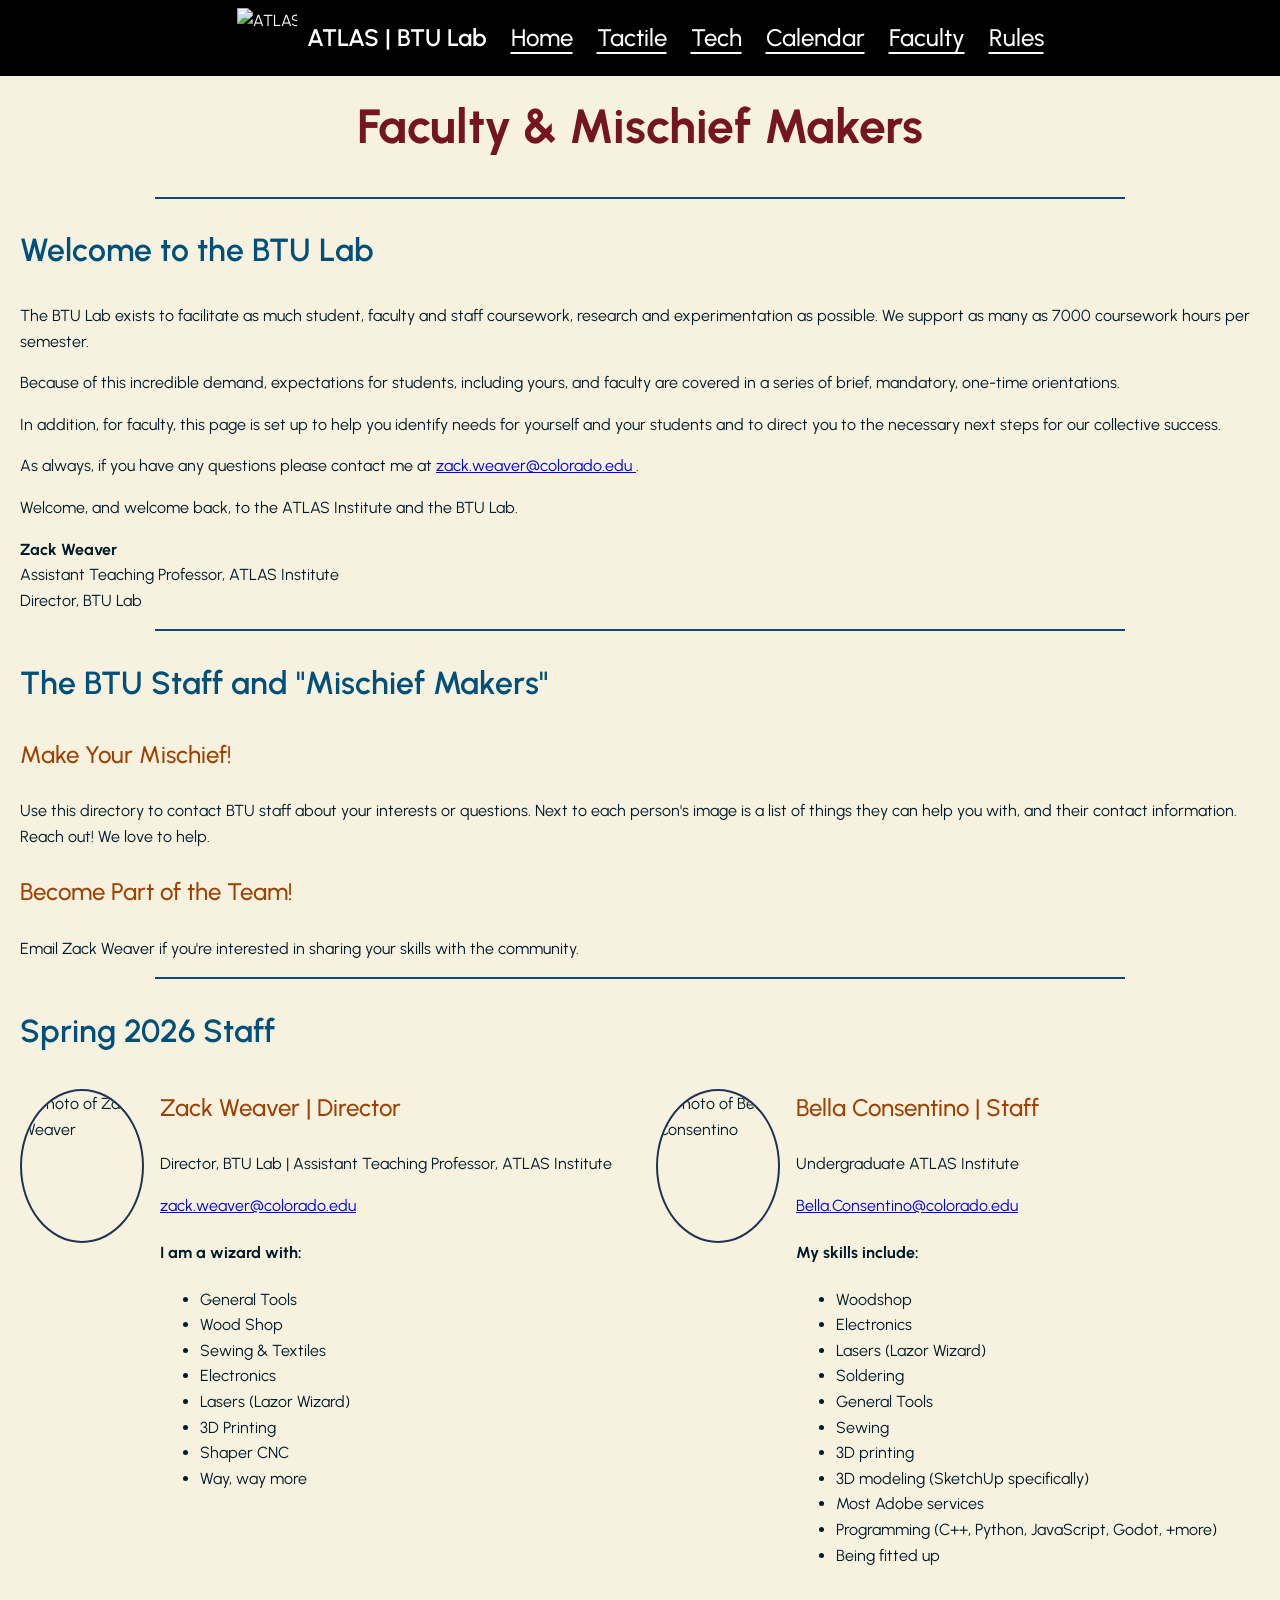
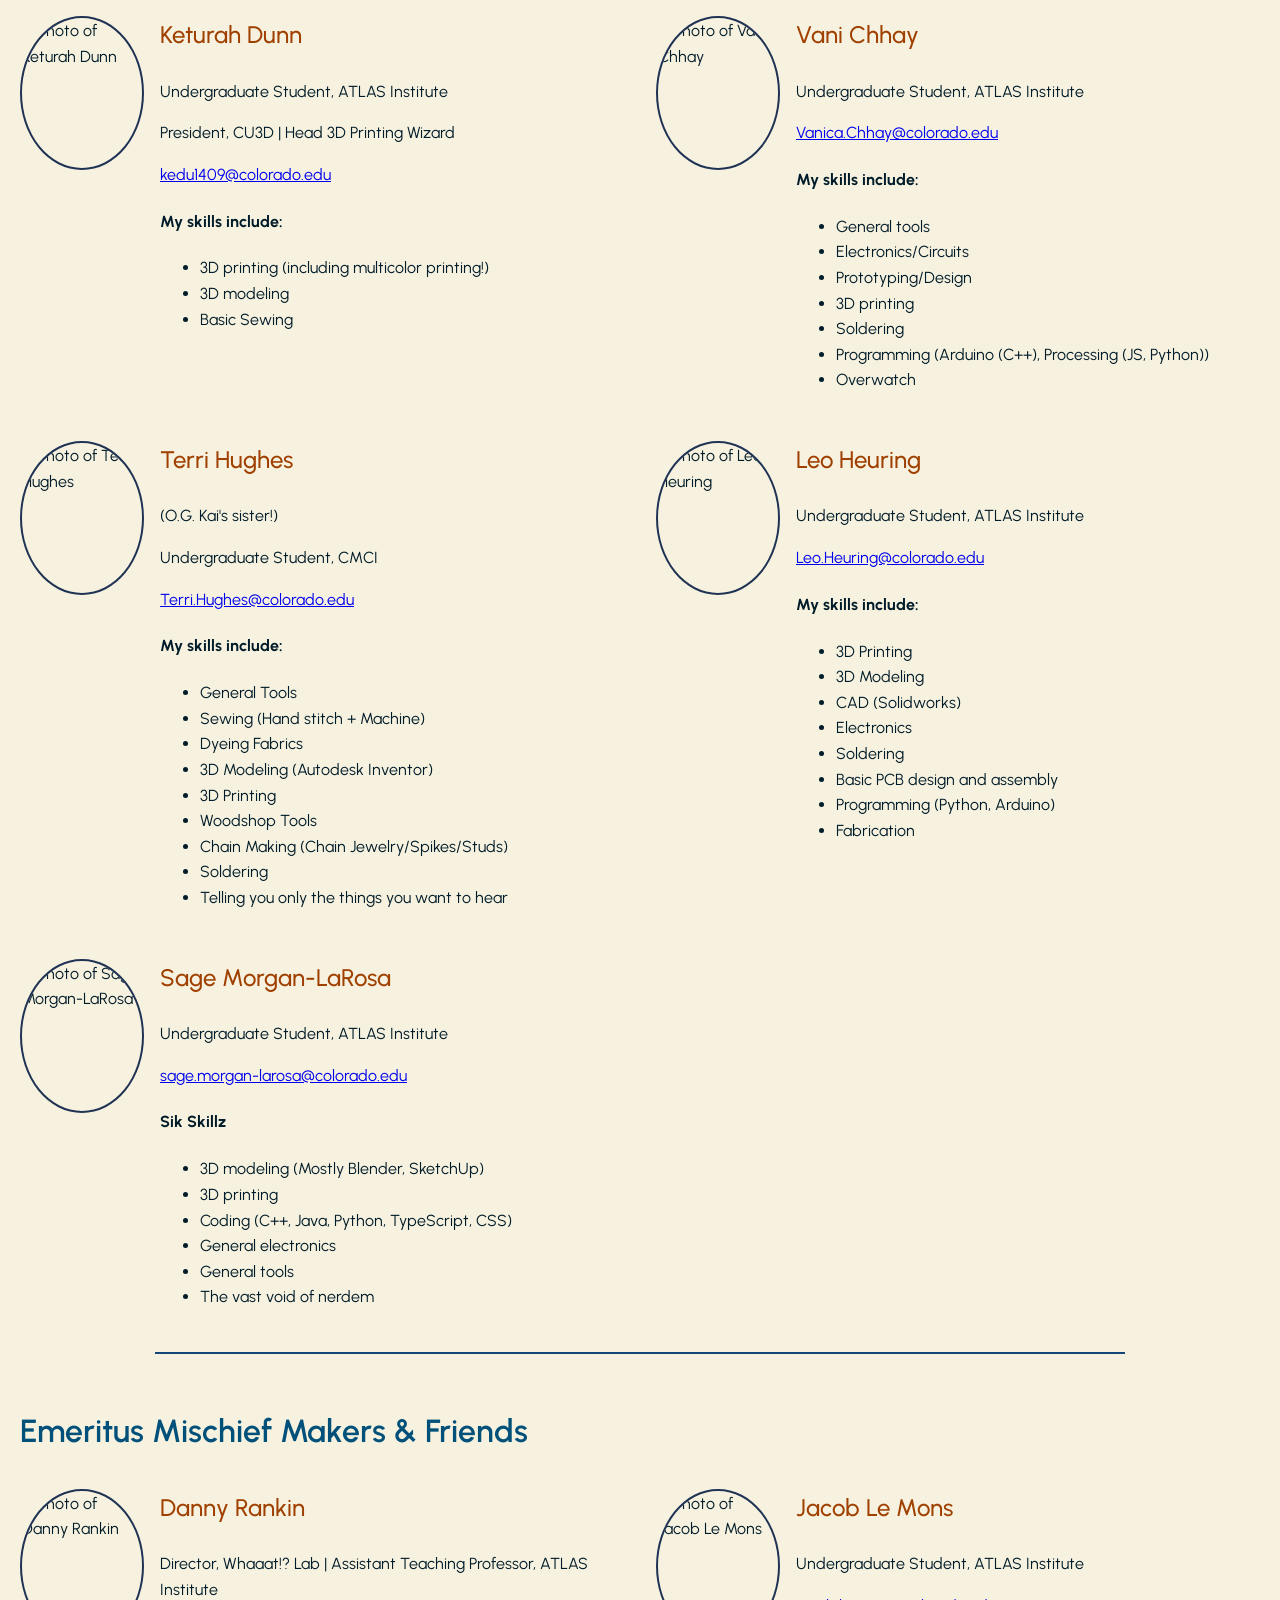
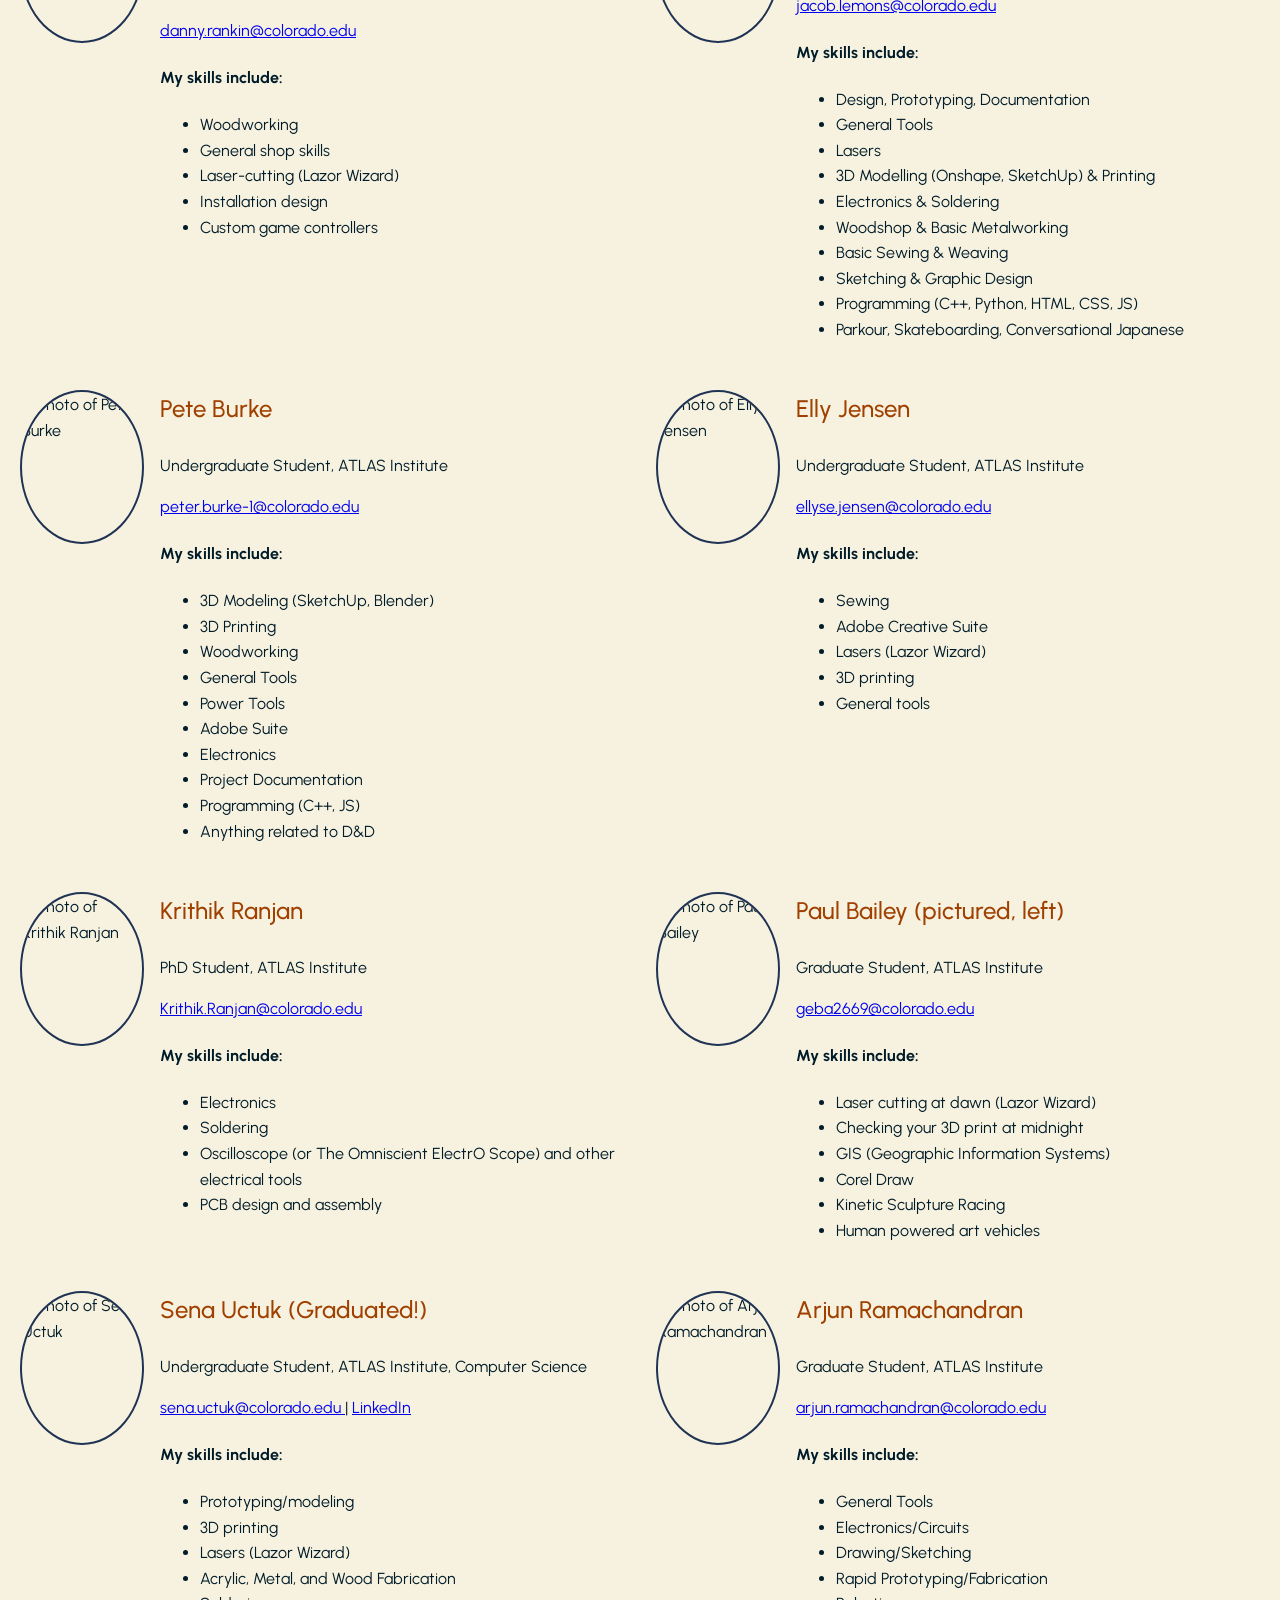
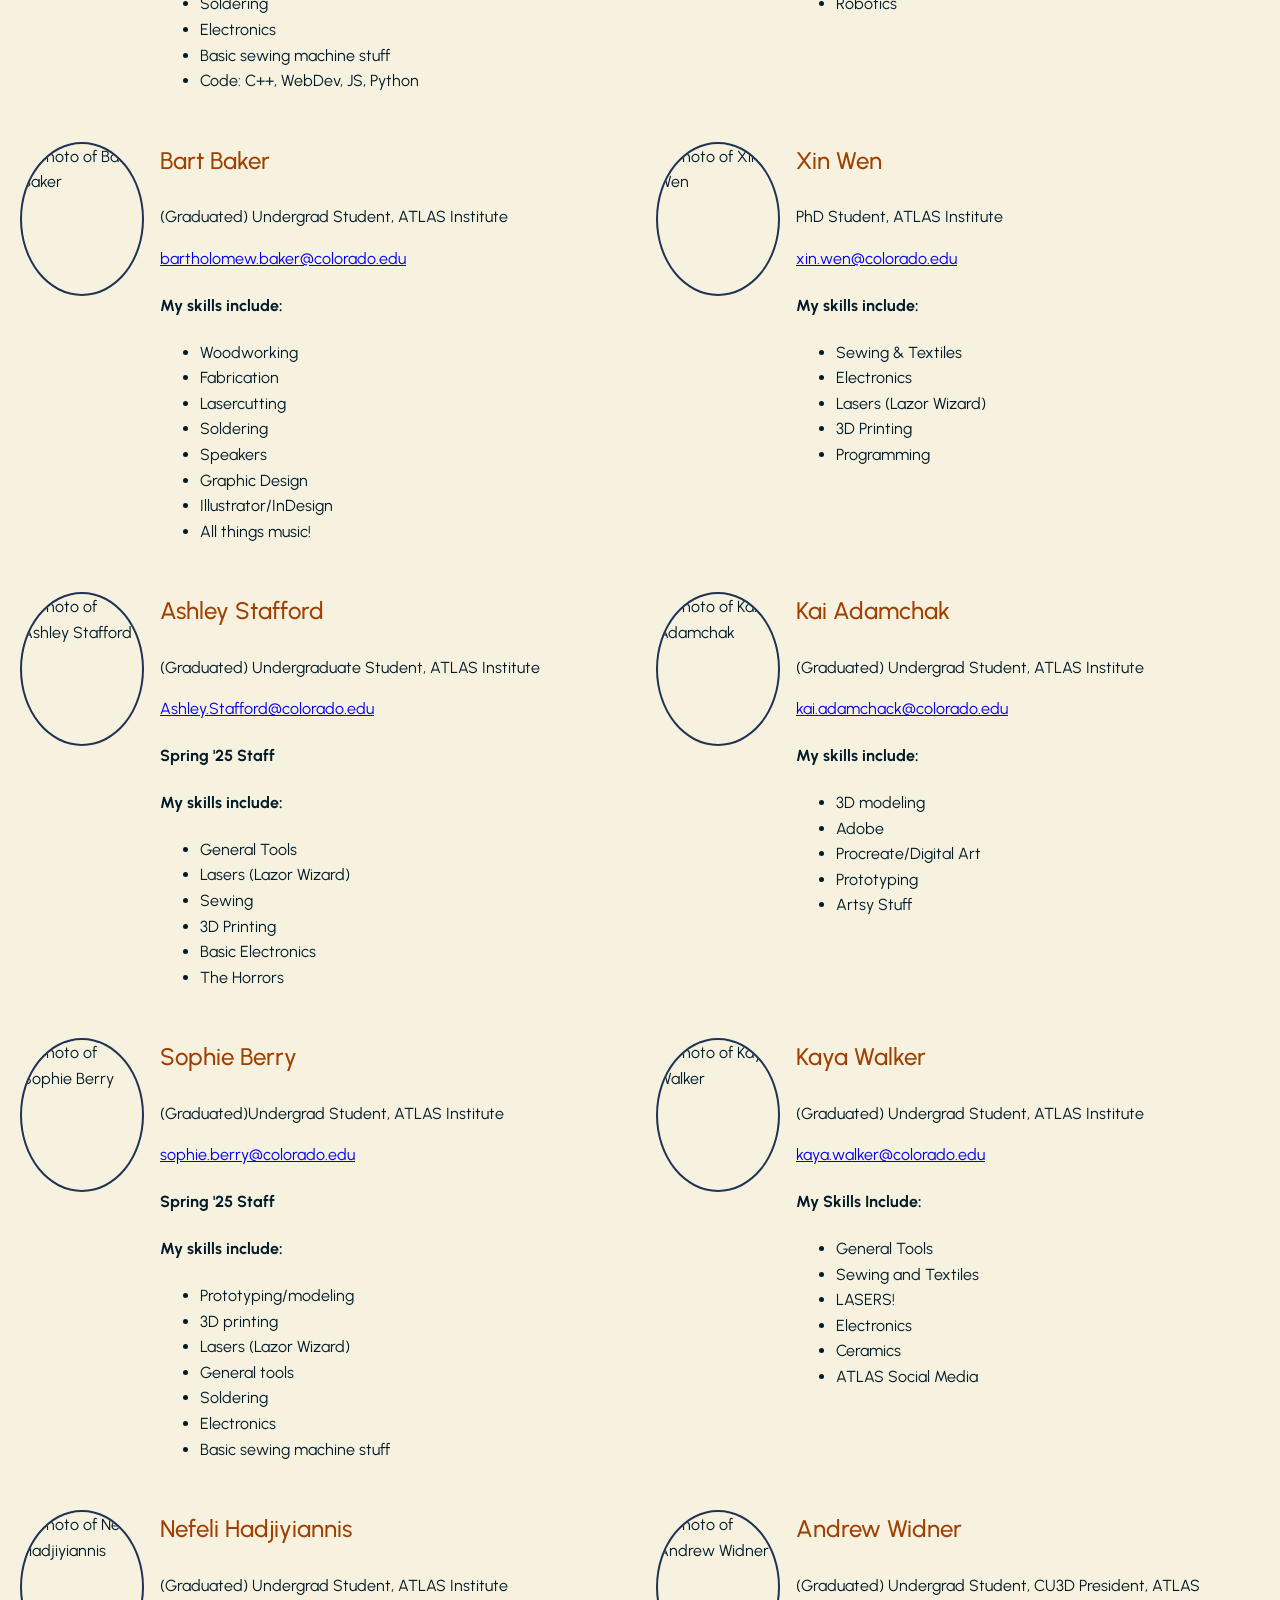
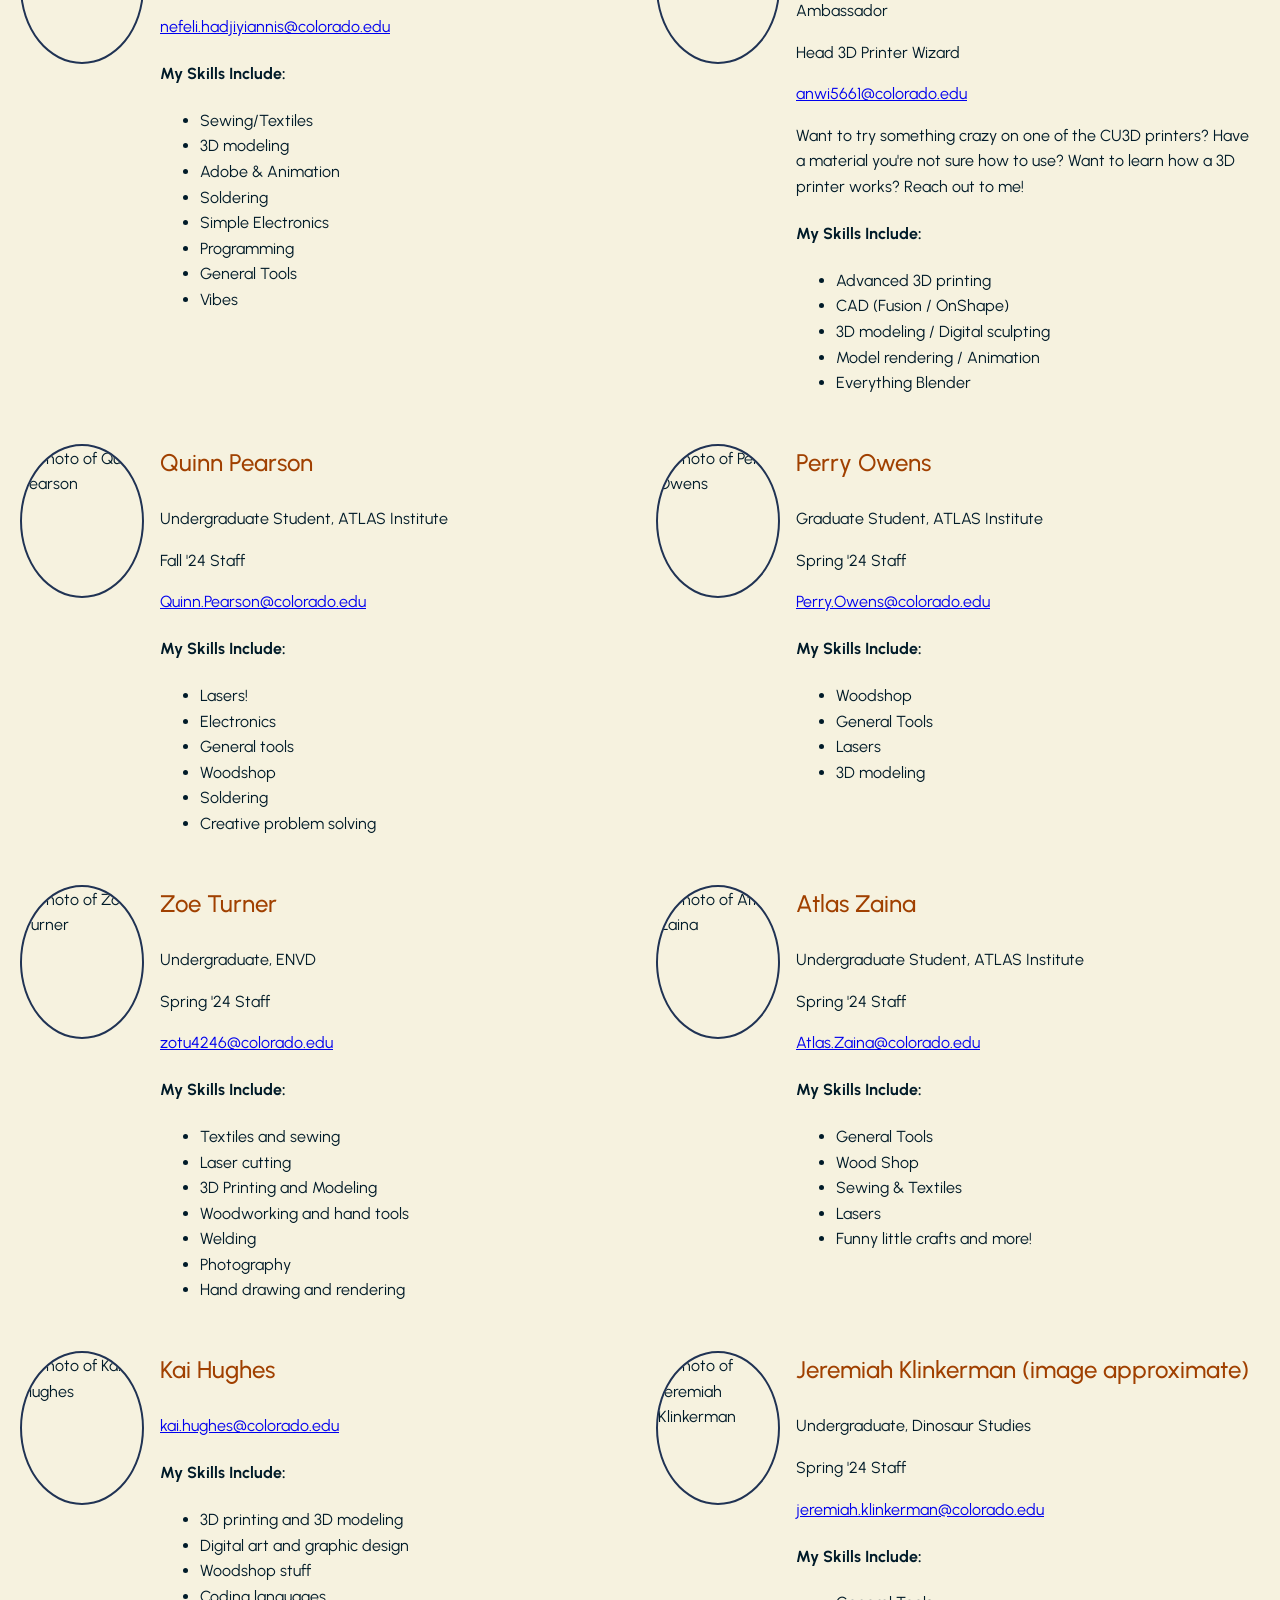
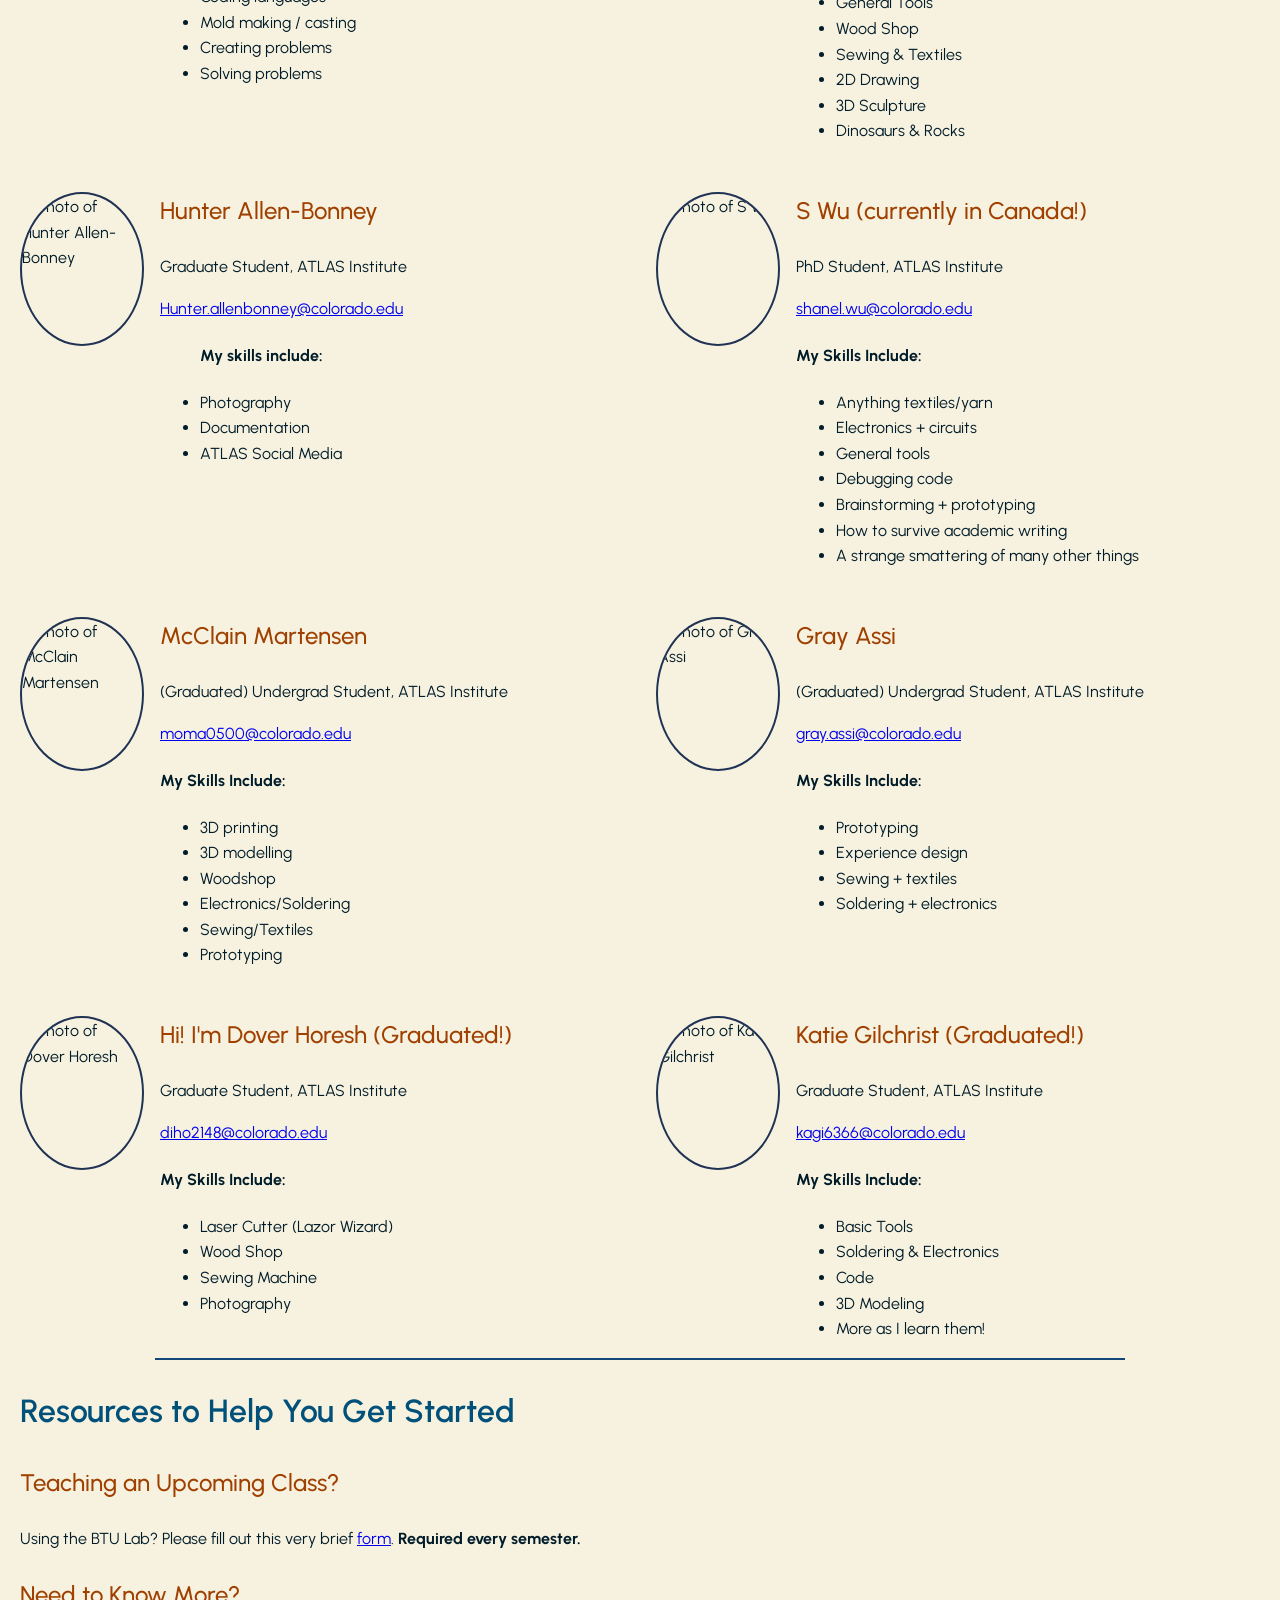
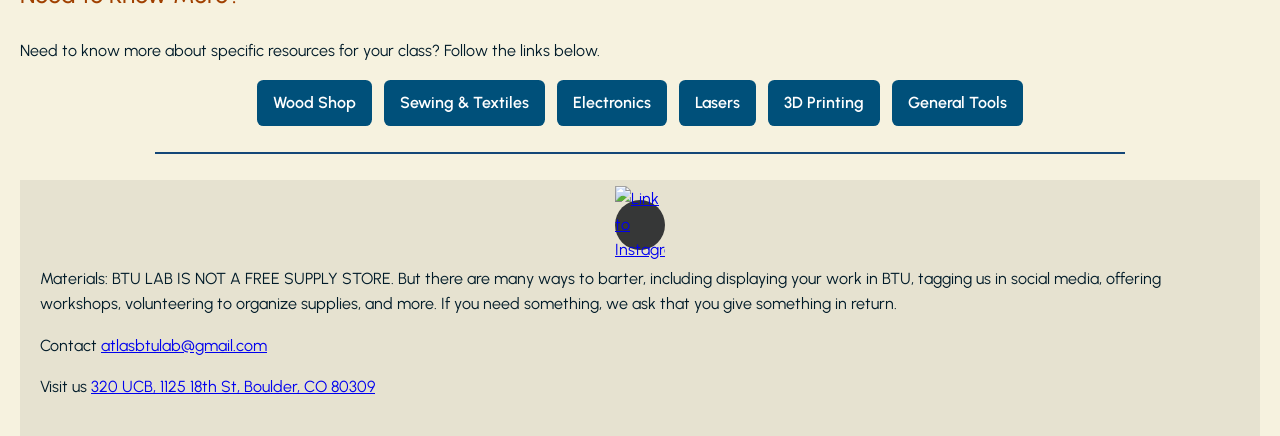
==== commit e5104404: "update footers & add rules cards" ====
--- a/faculty.html
+++ b/faculty.html
@@ -1282,17 +1282,14 @@
         <br>
 <hr style="border: 1.25px solid rgb(19, 71, 119); width: 78%; margin: auto;"> 
 <br>
-        <footer>
-            <p>
-                Zack Weaver | Director, BTU Lab | Assistant Teaching Professor,
-                ATLAS Institute
-            </p>
-            <p>
-                <a href="mailto:zack.weaver@colorado.edu">
-                    zack.weaver@colorado.edu
-                </a>
-            </p>
-        </footer>
+<footer>
+        <a href="https://www.instagram.com/btulab_cu/?hl=en" class="instagram">
+            <img src="assets/instagramwhite.png" alt="Link to Instagram" width="50px">
+        </a>
+        <p>Materials: BTU LAB IS NOT A FREE SUPPLY STORE. But there are many ways to barter, including displaying your work in BTU, tagging us in social media, offering workshops, volunteering to organize supplies, and more. If you need something, we ask that you give something in return.</p>
+        <p>Contact <a href="atlasbtulab@gmail.com">atlasbtulab@gmail.com</a></p>
+        <p>Visit us <a href="https://www.google.com/maps?cid=11875662464295010368&g_mp=CiVnb29nbGUubWFwcy5wbGFjZXMudjEuUGxhY2VzLkdldFBsYWNlEAMYASAF">320 UCB, 1125 18th St, Boulder, CO 80309</a></p>
+    </footer>
 
     </body>
 </html>
--- a/style.css
+++ b/style.css
@@ -2,6 +2,7 @@
     min-height: 100%;
     margin: 0;
 }
+
 body {
     font-family: "Urbanist", sans-serif;
     font-weight: 400;
@@ -11,169 +12,37 @@
     color: #001b29;
     display: flex;
     flex-direction: column;
-    min-height: 100vh; 
+    min-height: 100vh;
+    height: 100%;
     margin: 0;
+    padding-left: 20px;
+    padding-right: 20px;
     overflow-x: hidden;
     overflow-y: auto;
     overscroll-behavior-y: none;
-    height: 100%;
-    padding-left: 20px;
-    padding-right: 20px;
-}
-
-header {
-    padding-top: 30px;
-}
-
-h1 {
-    font-size: 3rem;
-    font-weight: 700;
-    color: #731523;
-}
-
-h2 {
-    font-size: 2rem;
-    font-weight: 600;
-    color: #00507A;
-}
-
-/*nav h2{
-    font-weight: 400;
-}*/
-
-h3 {
-    font-size: 1.5rem;
-    font-weight: 500;
-    color: #A04000;
-}
-
-/* Faculty/staff directory */
-#spring-2026-staff,
-#emeritus {
-    display: grid;
-    grid-template-columns: repeat(2, minmax(0, 1fr));
-    gap: 2rem;
-}
-
-#spring-2026-staff > h2,
-#emeritus > h2 {
-    grid-column: 1 / -1;
-    margin-bottom: 0;
-}
-
-.staff-member {
-    display: flex;
-    align-items: flex-start;
-    gap: 1rem;
-}
-
-.staff-member img {
-    width: 150px;
-    height: 150px;
-    border: 2px solid #203354;
-    flex: 0 0 120px;
-    object-fit: cover;
-    border-radius: 50%;
-}
-
-.staff-member h3 {
-    margin-top: 0;
-}
-
-.resource-buttons {
-    display: flex;
-    justify-content: center;
-    align-items: center;
-    flex-wrap: wrap;
-    gap: 0.75rem;
-}
-
-.resource-buttons a {
-    padding: 0.65rem 1rem;
-    border-radius: 0.4rem;
-    background-color: #00507A;
-    color: #ffffff;
-    font-weight: 600;
-    text-decoration: none;
-}
-
-.resource-buttons a:hover,
-.resource-buttons a:focus-visible {
-    background-color: #731523;
-}
-
-@media (max-width: 800px) {
-    #spring-2026-staff,
-    #emeritus {
-        grid-template-columns: 1fr;
-    }
-}
-.banner{
-    text-align: center;
-}
-/* home page */
-.who, .how, .when, .what, .where, .workshop {
-    align-items: center;
-    display: flex;
-    gap: 20px;
-    padding: 20px;
-}
-
-.who .section-text, .how .section-text, .when .section-text,
-.what .section-text, .where .section-text, .workshop .section-text,
-.who img, .how img, .when img, .what img, .workshop img,
-.where iframe {
-    flex: 1 1 0;
-    min-width: 0;
-}
-
-.who img, .how img, .when img, .what img, .workshop img {
-    width: 100%;
-    height: auto;
-    display: block;
-}
-
-.support {
-    padding: 0 20px;
-}
-
-.section-text h2 {
-    margin: 0 0 10px;
-}
+}
+
+header { padding-top: 30px; }
+
+h1 { font-size: 3rem;   font-weight: 700; color: #731523; }
+h2 { font-size: 2rem;   font-weight: 600; color: #00507A; }
+h3 { font-size: 1.5rem; font-weight: 500; color: #A04000; }
+
+.banner { text-align: center; }
+
+.support { padding: 0 20px; }
+
+.section-text { min-width: 0; }
+.section-text h2 { margin: 0 0 10px; }
 
 .text-box {
-    width: auto;
-    height: auto;
     max-width: 500px;
-}
-/* tactile page */
-main.page {
-    padding: 0 20px;
-}
-
-.page img.wrap-right {
-    float: right;
-    width: 500px;
-    max-width: 40%;            
-    height: auto;
-    margin: 0 250px 15px 20px; 
-}
-.page img.wrap-left {
-    float: left;
-    width: 500px;
-    max-width: 40%;
-    height: auto;
-    margin: 0 100px 15px 0;   /* top right bottom left */
-}
-
-.page h2 {
-    clear: both;
-}
-.where iframe {
-    width: 100%;
-    height: 450px; 
-    border: 0;
-}
+    font-size: 20px;
+    line-height: 1.7;
+    color: #001B29;
+    margin: 0;
+}
+
 .instagram {
     display: flex;
     align-items: center;
@@ -184,6 +53,15 @@
     border-radius: 50%;
     margin: 0 auto;
 }
+
+footer {
+    background-color: #e6e2d0;
+    width: 100%;
+    box-sizing: border-box;
+    padding: 20px;
+}
+
+/* Navbar */
 nav {
     background-color: #000;
     position: fixed;
@@ -192,22 +70,18 @@
     width: 100%;
     z-index: 1000;
     box-sizing: border-box;
-
     display: flex;
     align-items: center;
     justify-content: center;
     flex-wrap: wrap;
     gap: 12px 24px;
-
     padding: 8px 16px;
 }
 
-/* Logo and lab name */
 nav .nav-logo {
     display: flex;
     align-items: center;
     gap: 10px;
-
     text-decoration: none;
     color: white;
     white-space: nowrap;
@@ -225,343 +99,93 @@
     font-weight: 600;
 }
 
-/* Navigation links */
 nav > a:not(.nav-logo) {
     color: white;
     font-size: 24px;
     font-weight: 500;
     white-space: nowrap;
+    text-decoration: underline;
+    text-underline-offset: 6px;
+    text-decoration-thickness: 2px;
+}
+
+nav > a:hover,
+nav > a:focus-visible { color: #f6f2df; }
+
+/* Staff page */
+#spring-2026-staff,
+#emeritus {
+    display: grid;
+    grid-template-columns: repeat(2, minmax(0, 1fr));
+    gap: 2rem;
+}
+
+#spring-2026-staff > h2,
+#emeritus > h2 {
+    grid-column: 1 / -1;
+    margin-bottom: 0;
+}
+
+.staff-member {
+    display: flex;
+    align-items: flex-start;
+    gap: 1rem;
+}
+
+.staff-member img {
+    width: 150px;
+    height: 150px;
+    border: 2px solid #203354;
+    flex: 0 0 120px;
+    object-fit: cover;
+    border-radius: 50%;
+}
+
+.staff-member h3 { margin-top: 0; }
+
+.resource-buttons {
+    display: flex;
+    justify-content: center;
+    align-items: center;
+    flex-wrap: wrap;
+    gap: 0.75rem;
+}
+
+.resource-buttons a {
+    padding: 0.65rem 1rem;
+    border-radius: 0.4rem;
+    background-color: #00507A;
+    color: #ffffff;
+    font-weight: 600;
     text-decoration: none;
 }
 
-nav > a:visited {
-    color: white;
-}
-
-nav > a:hover,
-nav > a:focus-visible {
-    color: #f6f2df;
-}
-
-/* Phone layout */
-@media (max-width: 650px) {
-    body{
-        padding-top: 40px;
-    }
-    nav {
-        justify-content: center;
-        gap: 10px 18px;
-        padding: 8px 10px 12px;
-    }
-
-    nav .nav-logo {
-        flex: 0 0 100%;
-        justify-content: center;
-        gap: 8px;
-    }
-
-    nav .nav-logo img {
-        width: 32px;
-        height: 32px;
-    }
-
-    nav .nav-logo span {
-        font-size: 14px;
-    }
-
-    nav > a:not(.nav-logo) {
-        font-size: 14px;
-    }
-}
-
-footer {
-    background-color: #e6e2d0;
-    bottom: 0;
-    left: 0;
-    width: 100%;
-    z-index: 9999;
-    box-sizing: border-box;  
-    padding: 20px;            
-}
-
-
-/* WHO, HOW, WHEN, WHAT, WHERE cards */
-
-.who,
-.how,
-.when,
-.what,
-.where {
+.resource-buttons a:hover,
+.resource-buttons a:focus-visible { background-color: #731523; }
+
+/* Home page cards */
+:is(.who, .how, .when, .what, .where) {
     box-sizing: border-box;
     width: 88%;
     max-width: 1400px;
     margin: 45px auto;
     padding: 35px;
-
     background-color: #E8F3F8;
     border-radius: 18px;
     box-shadow: 0 4px 14px rgba(0, 27, 41, 0.08);
-
     display: grid;
     grid-template-columns: minmax(0, 1.4fr) minmax(0, 1fr);
     align-items: center;
     gap: 35px;
 }
 
-/* Section headings */
-
-.who h2,
-.how h2,
-.when h2,
-.what h2,
-.where h2 {
+:is(.who, .how, .when, .what, .where) h2 {
     color: #134777;
     margin-top: 0;
     margin-bottom: 18px;
-    text-shadow: 4px 6px 12px 0px rgba(0, 0, 255, 0.3);
-}
-/* tools */
-.tools {
-    box-sizing: border-box;
-    width: 88%;
-    max-width: 1400px;
-    margin: 45px auto;
-    padding: 35px;
-
-    background-color: #daf0e3;
-    border-radius: 18px;
-    box-shadow: 0 4px 14px rgba(0, 27, 41, 0.08);
-
-    display: grid;
-    grid-template-columns: minmax(0, 0.6fr) minmax(0, 1fr);
-    align-items: start;
-    gap: 35px;
-}
-
-.tools-left {
-    min-width: 0;
-}
-
-.tools h2 {
-    color: #134777;
-    margin-top: 0;
-    margin-bottom: 18px;
-}
-
-.tools-left p {
-    line-height: 1.6;
-    margin-bottom: 22px;
-}
-
-.tools-left img {
-    display: block;
-    width: 100%;
-    max-width: 500px;
-    height: auto;
-    border-radius: 10px;
-}
-
-.tools-right {
-    display: flex;
-    flex-direction: column;
-    align-items: center;
-    min-width: 0;
-    padding-top: 125px;
-}
-
-.tools-right h3 {
-    margin-top: 0;
-    margin-bottom: 20px;
-    text-align: center;
-}
-
-
-.tools-right table {
-    width: 100%;
-    border-collapse: collapse;
-}
-
-.tools-right td {
-    vertical-align: top;
-    padding: 0 8px 0 0;
-}
-
-.tools-right ul {
-    padding-left: 20px;
-    margin-top: 0;
-}
-
-.tools-right li {
-    margin-bottom: 10px;
-}
-/* Woodshop */
-.woodshop {
-    box-sizing: border-box;
-    width: 88%;
-    max-width: 1400px;
-    margin: 45px auto;
-    padding: 35px;
-
-    background-color: #fef3ff;
-    border-radius: 18px;
-    box-shadow: 0 4px 14px rgba(0, 27, 41, 0.08);
-
-    display: grid;
-    grid-template-columns: minmax(0, 0.8fr) minmax(0, 1fr);
-    align-items: start;
-    gap: 35px;
-}
-
-.woodshop-left {
-    min-width: 0;
-}
-
-.woodshop h2 {
-    margin-top: 0;
-    margin-bottom: 18px;
-}
-
-.woodshop-left p {
-    max-width: 500px;
-    line-height: 1.6;
-    margin-bottom: 22px;
-}
-
-.woodshop-left img {
-    display: block;
-    width: 100%;
-    max-width: 500px;
-    height: auto;
-    border-radius: 10px;
-}
-
-.woodshop-right {
-    display: flex;
-    flex-direction: column;
-    align-items: center;
-    min-width: 0;
-    padding-top: 150px;
-}
-
-.woodshop-right h3 {
-    margin-top: 0;
-    margin-bottom: 20px;
-    text-align: center;
-}
-
-.woodshop-right table {
-    width: 100%;
-    border-collapse: collapse;
-}
-
-.woodshop-right td {
-    vertical-align: top;
-    padding-right: 8px;
-}
-
-.woodshop-right ul {
-    padding-left: 20px;
-    margin-top: 0;
-}
-
-.woodshop-right li {
-    margin-bottom: 10px;
-}
-
-.woodshop-right > p {
-    text-align: center;
-    margin-top: 20px;
-}
-
-/* Sewing */
-.sewing {
-    box-sizing: border-box;
-    width: 88%;
-    max-width: 1400px;
-    margin: 45px auto;
-    padding: 35px;
-
-    background-color: #feffdc;
-    border-radius: 18px;
-    box-shadow: 0 4px 14px rgba(0, 27, 41, 0.08);
-
-    display: grid;
-    grid-template-columns: minmax(0, 0.7fr) minmax(0, 1fr);
-    align-items: start;
-    gap: 35px;
-}
-
-.sewing-left {
-    min-width: 0;
-}
-
-.sewing-left img {
-    display: block;
-    width: 100%;
-    max-width: 500px;
-    height: auto;
-    border-radius: 10px;
-    margin-bottom: 20px;
-}
-
-.sewing-left p {
-    max-width: 500px;
-    line-height: 1.6;
-}
-
-.sewing-right {
-    display: flex;
-    flex-direction: column;
-    align-items: center;
-    min-width: 0;
-    padding-top: 150px;
-}
-
-.sewing-right h3 {
-    margin-top: 0;
-    margin-bottom: 20px;
-    text-align: center;
-}
-
-.sewing-right table {
-    width: 100%;
-    border-collapse: collapse;
-}
-
-.sewing-right td {
-    vertical-align: top;
-    padding-right: 8px;
-}
-
-.sewing-right ul {
-    padding-left: 20px;
-    margin-top: 0;
-}
-
-.sewing-right li {
-    margin-bottom: 10px;
-}
-
-
-/* Text inside each card */
-
-.section-text {
-    min-width: 0;
-}
-
-.text-box {
-    font-size: 20px;
-    line-height: 1.7;
-    color: #001B29;
-    margin: 0;
-}
-
-/* Keep images contained within their cards */
-
-.who img,
-.how img,
-.when img,
-.what img {
+}
+
+:is(.who, .how, .when, .what) img {
     display: block;
     width: 100%;
     height: 280px;
@@ -570,8 +194,6 @@
     border-radius: 12px;
 }
 
-/* Make the map fit the WHERE card */
-
 .where iframe {
     width: 100%;
     height: 280px;
@@ -579,14 +201,218 @@
     border-radius: 12px;
 }
 
-/* Responsive layout for phones and smaller screens */
+/* Workshop (still a flex row) */
+.workshop {
+    display: flex;
+    align-items: center;
+    gap: 20px;
+    padding: 20px;
+}
+
+.workshop .section-text,
+.workshop img {
+    flex: 1 1 0;
+    min-width: 0;
+}
+
+.workshop img {
+    display: block;
+    width: 100%;
+    height: auto;
+}
+
+/* Tactile  */
+main.page { padding: 0 20px; }
+
+.page h2 { clear: both; }
+
+.page img.wrap-right {
+    float: right;
+    width: 500px;
+    max-width: 40%;
+    height: auto;
+    margin: 0 250px 15px 20px;
+}
+
+.page img.wrap-left {
+    float: left;
+    width: 500px;
+    max-width: 40%;
+    height: auto;
+    margin: 0 100px 15px 0;
+}
+
+/* Tools, Woodshop, etc. cards */
+:is(.tools, .woodshop, .sewing, .electronics, .lasers, .printers, .cnc, .rules, .policies) {
+    box-sizing: border-box;
+    width: 88%;
+    max-width: 1400px;
+    margin: 45px auto;
+    padding: 35px;
+    background-color: var(--bg);
+    border-radius: 18px;
+    box-shadow: 0 4px 14px rgba(0, 27, 41, 0.08);
+    display: grid;
+    grid-template-columns: minmax(0, var(--left-col)) minmax(0, 1fr);
+    align-items: start;
+    gap: 35px;
+}
+
+:is(.tools, .woodshop) h2 {
+    margin-top: 0;
+    margin-bottom: 18px;
+}
+
+/* Left column */
+:is(.tools-left, .woodshop-left, .sewing-left, .electronics-left, .lasers-left, .printers-left, 
+.cnc-left, .rules-left, .policies-left) {
+    min-width: 0;
+
+    & p {
+        max-width: var(--text-max, 500px);
+        line-height: 1.6;
+        margin-bottom: 22px;
+    }
+
+    & img {
+        display: block;
+        width: 100%;
+        max-width: 500px;
+        height: auto;
+        border-radius: 10px;
+    }
+}
+
+/* Right column */
+:is(.tools-right, .woodshop-right, .sewing-right, .electronics-right, .lasers-right, .printers-right, 
+.cnc-right, .rules-right, .policies-right) {
+    display: flex;
+    flex-direction: column;
+    align-items: center;
+    min-width: 0;
+    padding-top: var(--right-pad, 150px);
+
+    & h3 {
+        margin-top: 0;
+        margin-bottom: 20px;
+        text-align: center;
+    }
+
+    & table {
+        width: 100%;
+        border-collapse: collapse;
+    }
+
+    & td {
+        vertical-align: top;
+        padding: 0 8px 0 0;
+    }
+
+    & ul {
+        padding-left: 20px;
+        margin-top: 0;
+    }
+
+    & li { margin-bottom: 10px; }
+}
+
+/* Per-section differences */
+.tools {
+    --bg: #daf0e3;
+    --left-col: 0.6fr;
+    --right-pad: 125px;
+    --text-max: none;
+}
+.tools h2 { color: #134777; }
+
+.woodshop {
+    --bg: #fef3ff;
+    --left-col: 0.8fr;
+}
+.woodshop-right > p {
+    text-align: center;
+    margin-top: 20px;
+}
+
+.sewing {
+    --bg: #feffdc;
+    --left-col: 0.7fr;
+}
+.sewing-left img { margin-bottom: 20px; }
+
+.electronics {
+    --bg: #dff3f3;
+    --left-col: 0.7fr;
+}
+
+.lasers {
+    --bg: #f9d3d3;
+    --left-col: 0.7fr;
+}
+
+.printers {
+    --bg: #d9c2f0;
+    --left-col: 0.7fr;
+}
+
+.cnc {
+    --bg: #b9d4f5;
+    --left-col: 0.7fr;
+}
+.rules {
+    --bg: #ffe9d2;
+    --left-col: 1fr;
+    --right-pad: 0px;
+    align-items: start;
+}
+.rules > h2 {
+    grid-column: 1 / -1;
+    margin: 0;
+}
+.rules-title h2 { margin: 0 0 10px; }
+.rules-gif img {
+    display: block;
+    max-width: 100%;
+    height: auto;
+}
+.rules-left ul {
+    padding-left: 20px;
+    margin-top: 0;
+}
+.rules-left li { margin-bottom: 10px; }
+
+
+.policies{
+    --bg: #e8eaf6;
+    --left-col: 0.7fr;
+}
+/* Desktop & Mobile */
+@media (max-width: 800px) {
+    #spring-2026-staff,
+    #emeritus { grid-template-columns: 1fr; }
+}
+
+@media (max-width: 650px) {
+    body { padding-top: 40px; }
+
+    nav {
+        gap: 10px 18px;
+        padding: 8px 10px 12px;
+    }
+
+    nav .nav-logo {
+        flex: 0 0 100%;
+        justify-content: center;
+        gap: 8px;
+    }
+
+    nav .nav-logo img { width: 32px; height: 32px; }
+    nav .nav-logo span { font-size: 14px; }
+    nav > a:not(.nav-logo) { font-size: 14px; }
+}
 
 @media (max-width: 700px) {
-    .who,
-    .how,
-    .when,
-    .what,
-    .where {
+    :is(.who, .how, .when, .what, .where, .tools, .woodshop, .sewing, .electronics, .lasers, .printers, .cnc) {
         width: 92%;
         padding: 22px;
         margin: 25px auto;
@@ -594,35 +420,24 @@
         gap: 20px;
     }
 
-    .who img,
-    .how img,
-    .when img,
-    .what img,
-    .where iframe {
-        height: 230px;
-    }
-
-    .text-box {
-        font-size: 18px;
-    }
+    :is(.who, .how, .when, .what) img,
+    .where iframe { height: 230px; }
+
+    .text-box { font-size: 18px; }
+
     .page-banner {
-    width: 100%;
-    margin: 0;
-    padding: 0;
-    overflow: hidden;
-    line-height: 0;
+        width: 100%;
+        margin: 0;
+        padding: 0;
+        overflow: hidden;
+        line-height: 0;
     }
 
     .page-banner img {
-    display: block;
-    width: 100%;
-    height: auto;
-    max-height: 350px;
-    object-fit: contain;
-}
-    @media (max-width: 700px) {
-    .page-banner img {
+        display: block;
+        width: 100%;
         height: 200px;
-    }
-}
+        max-height: 350px;
+        object-fit: contain;
+    }
 }
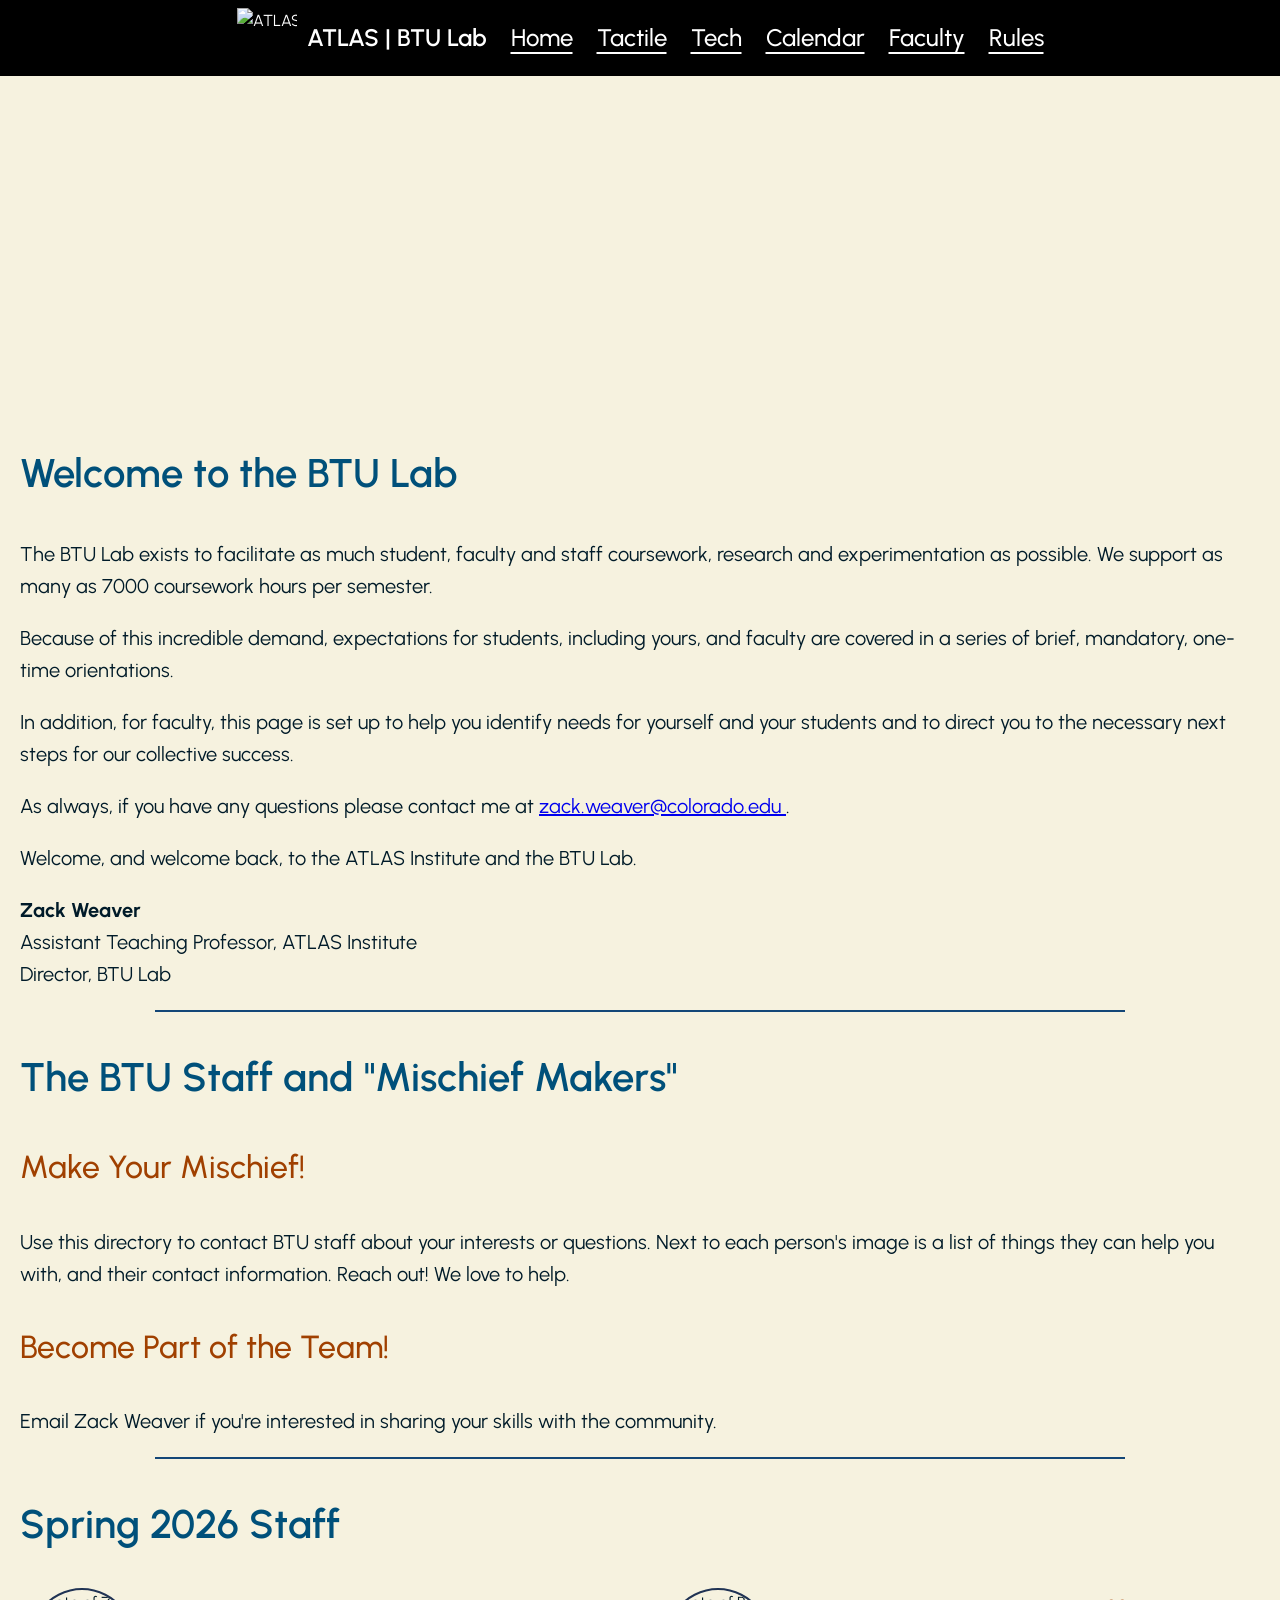
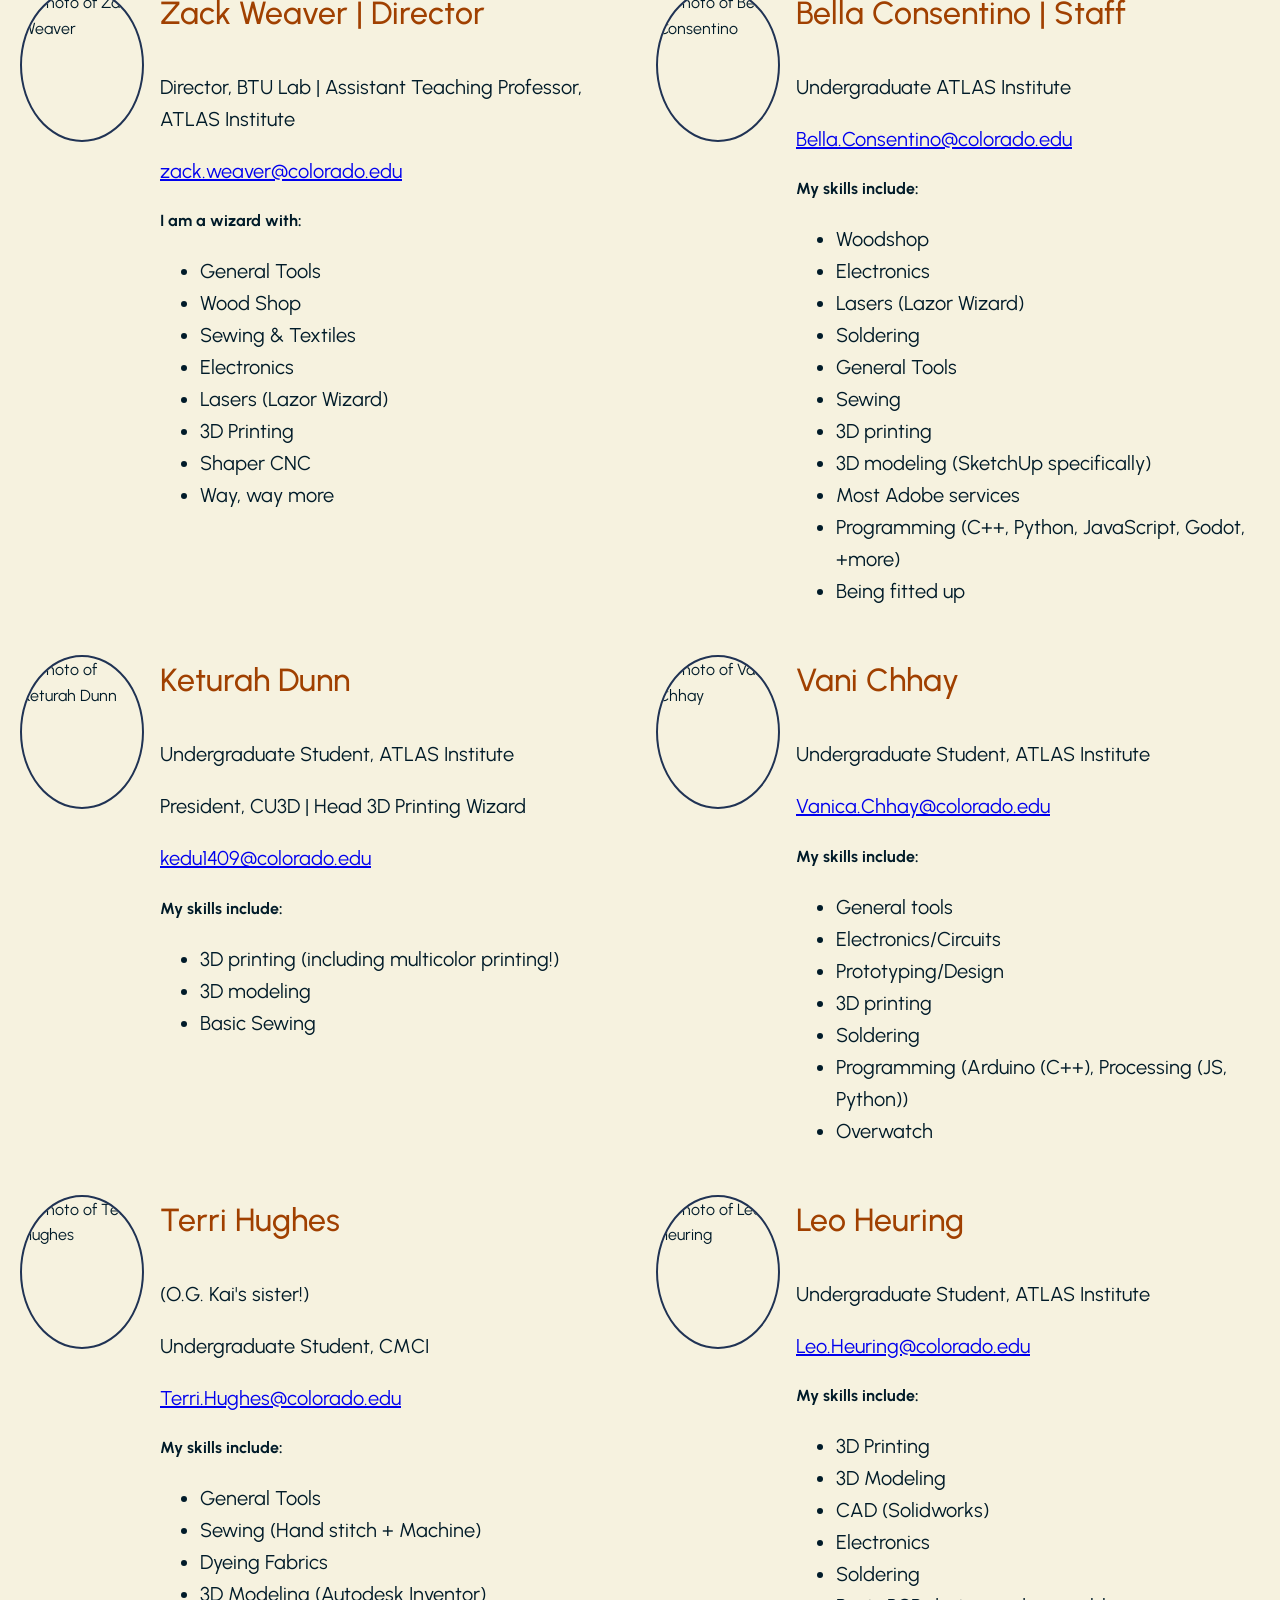
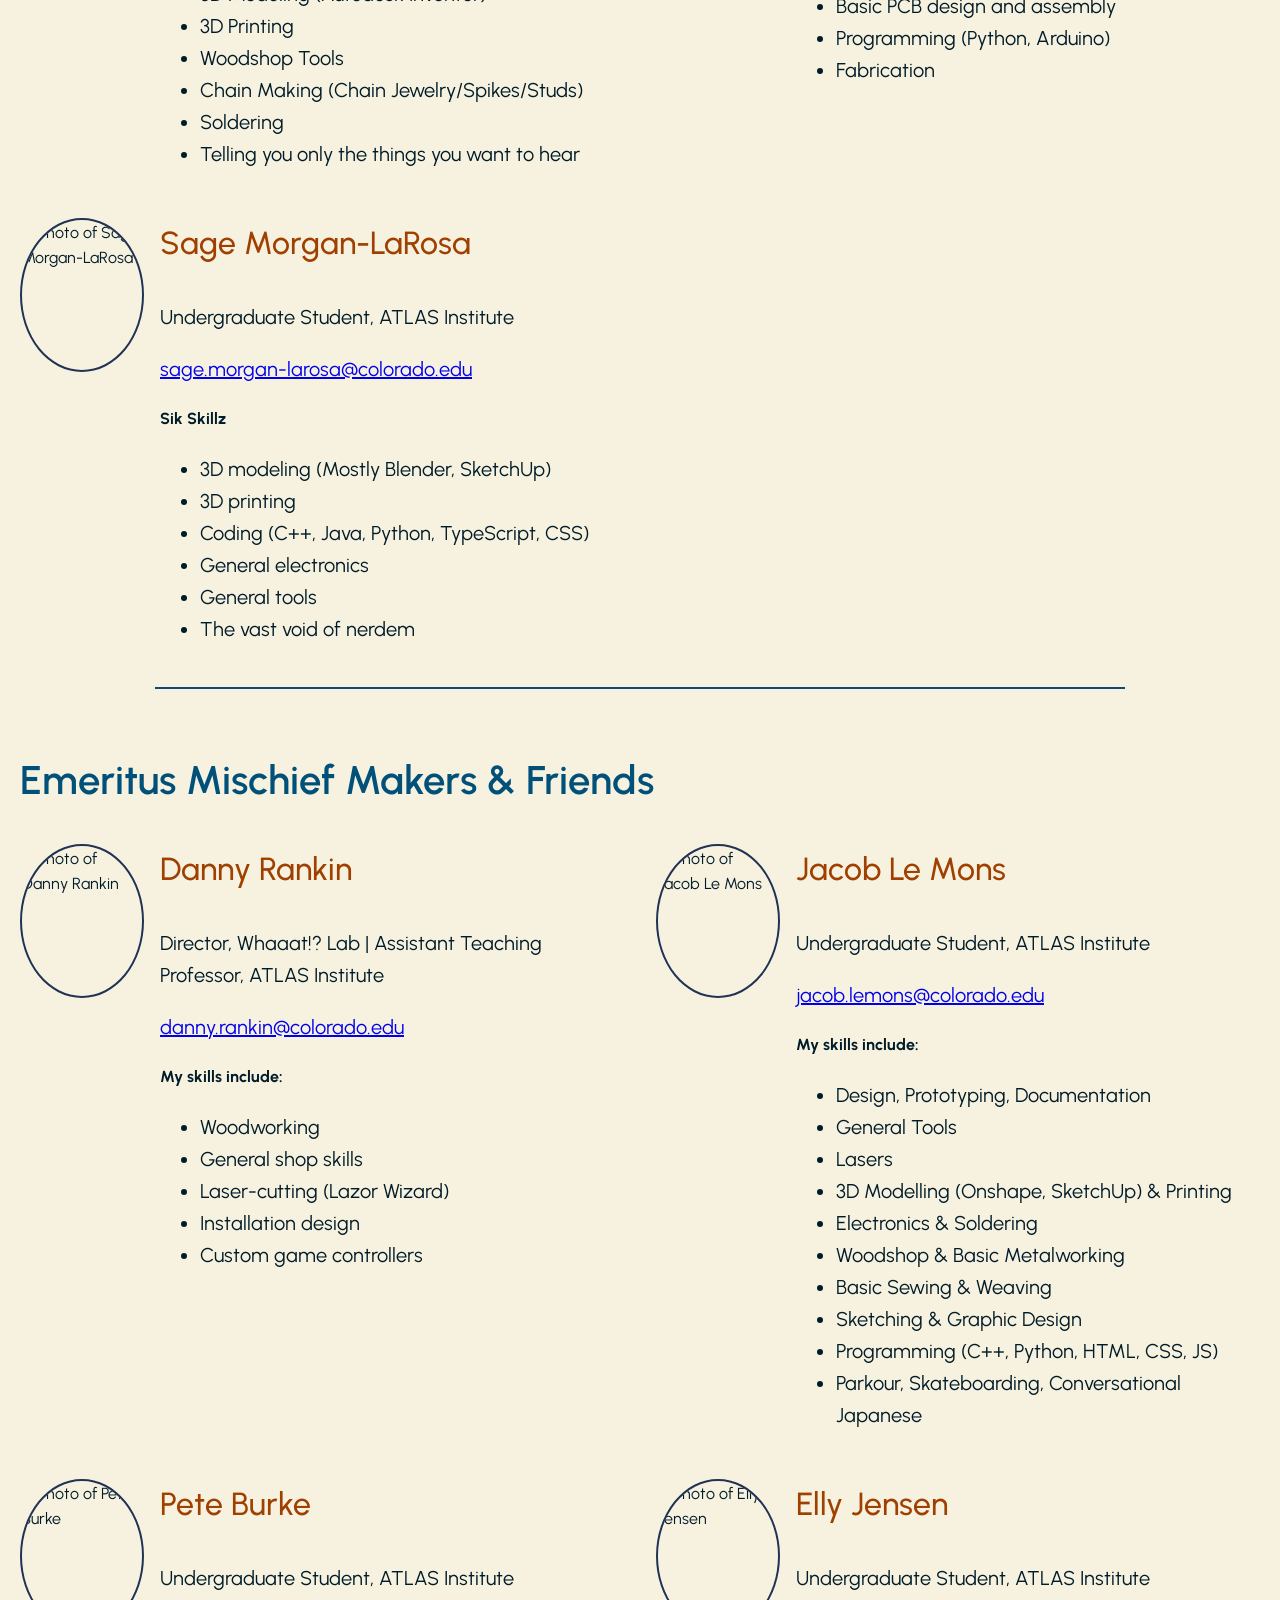
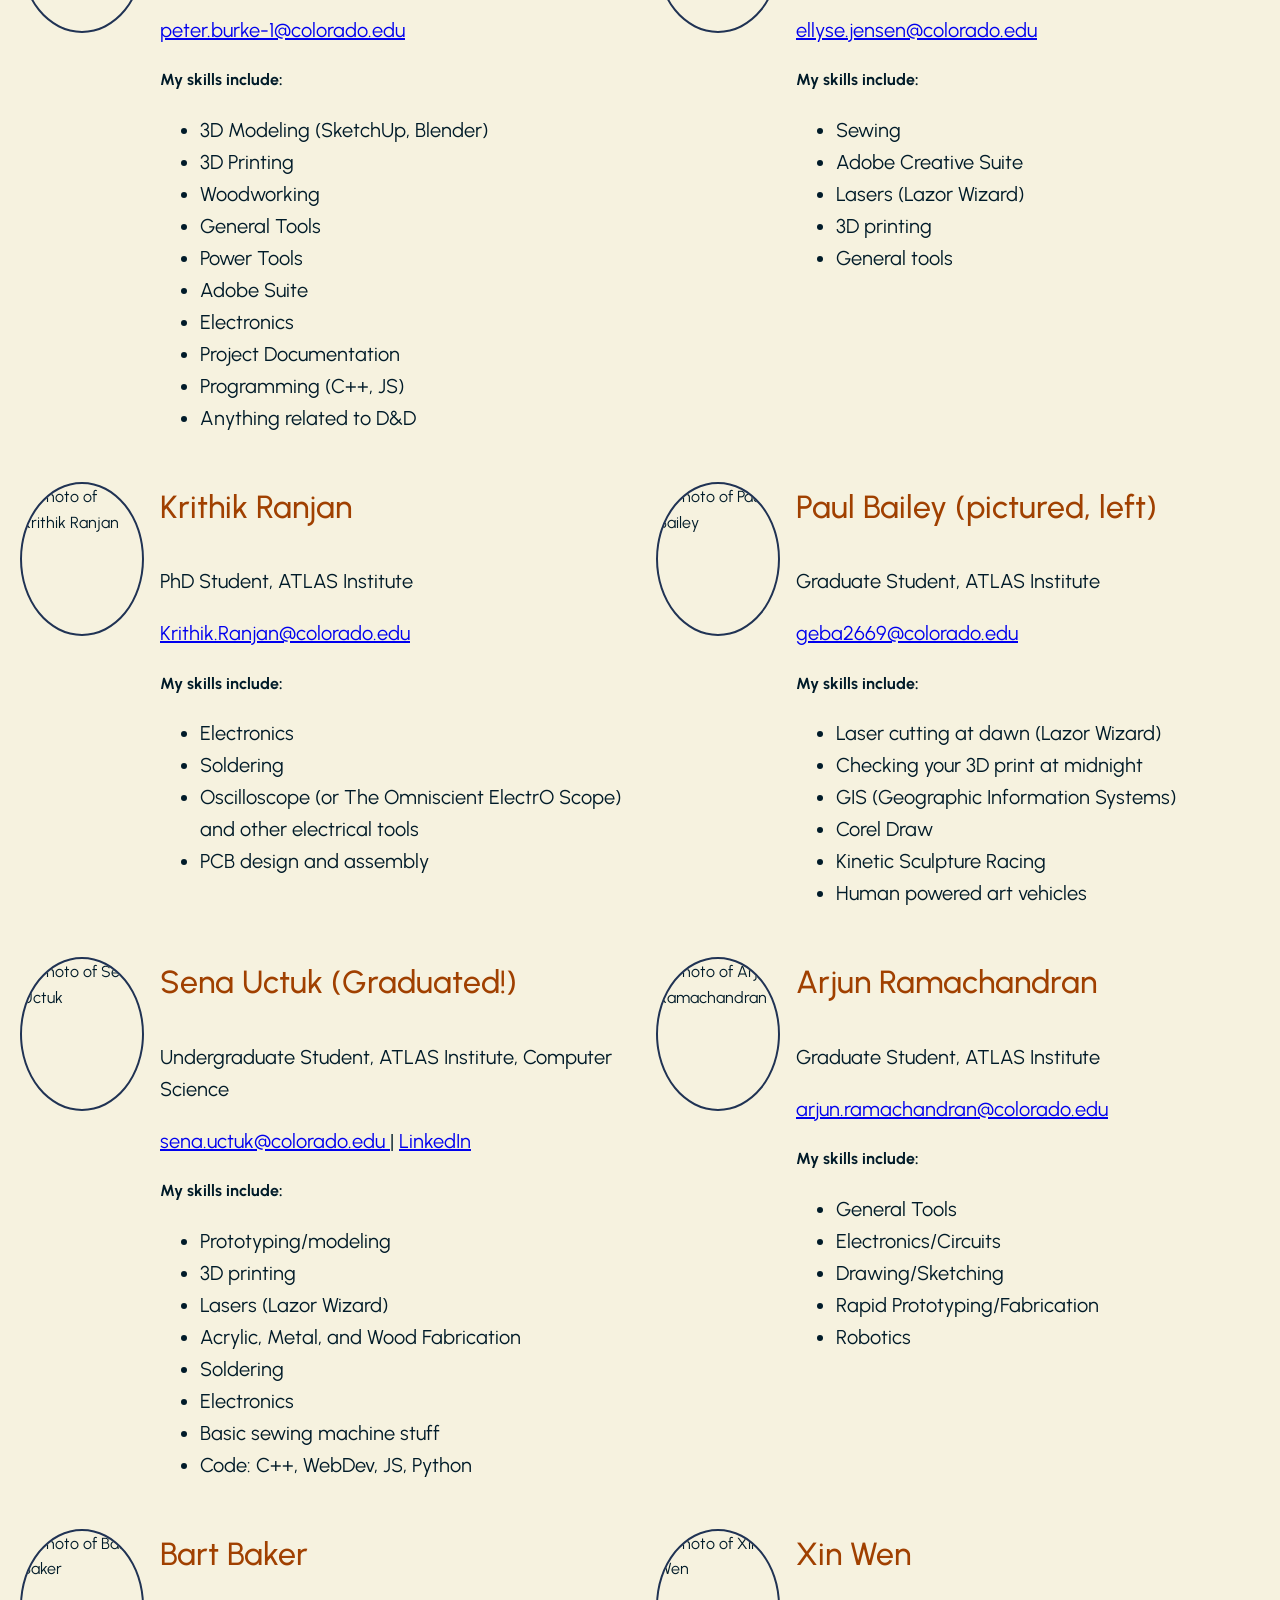
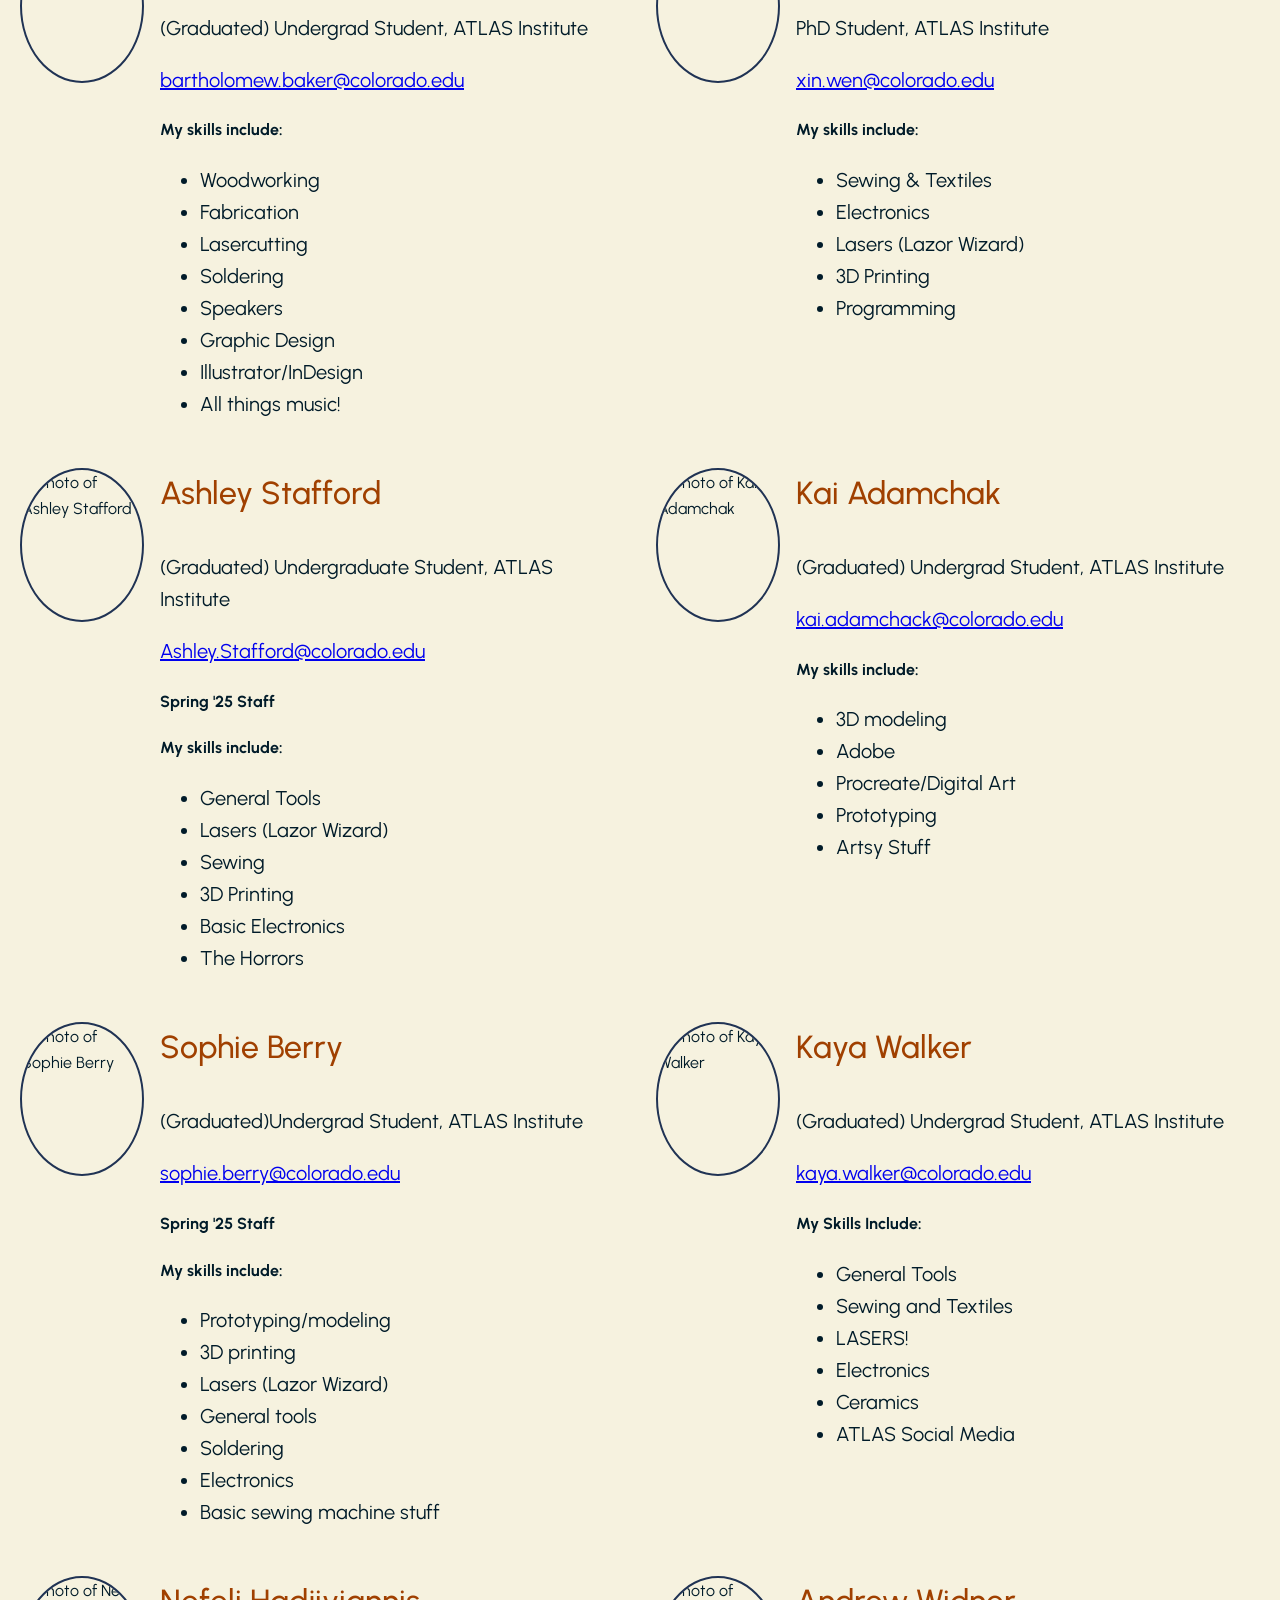
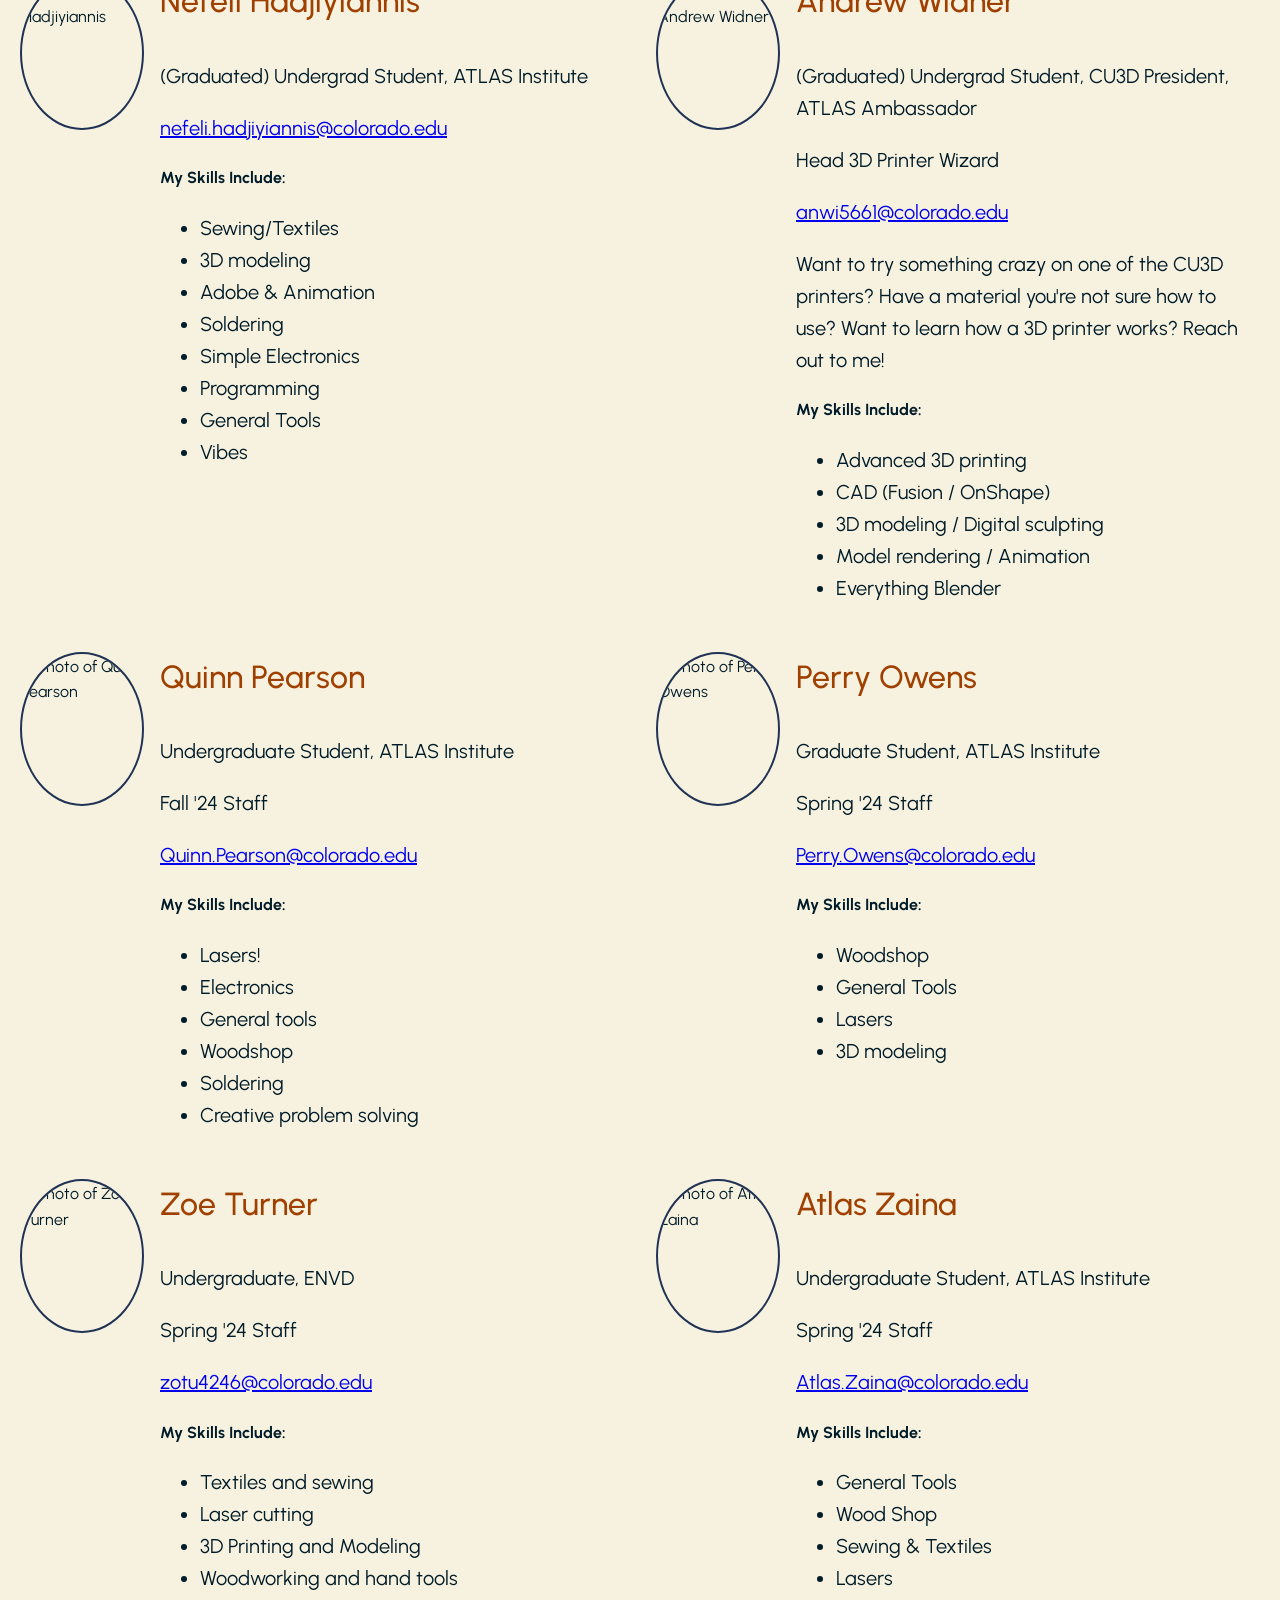
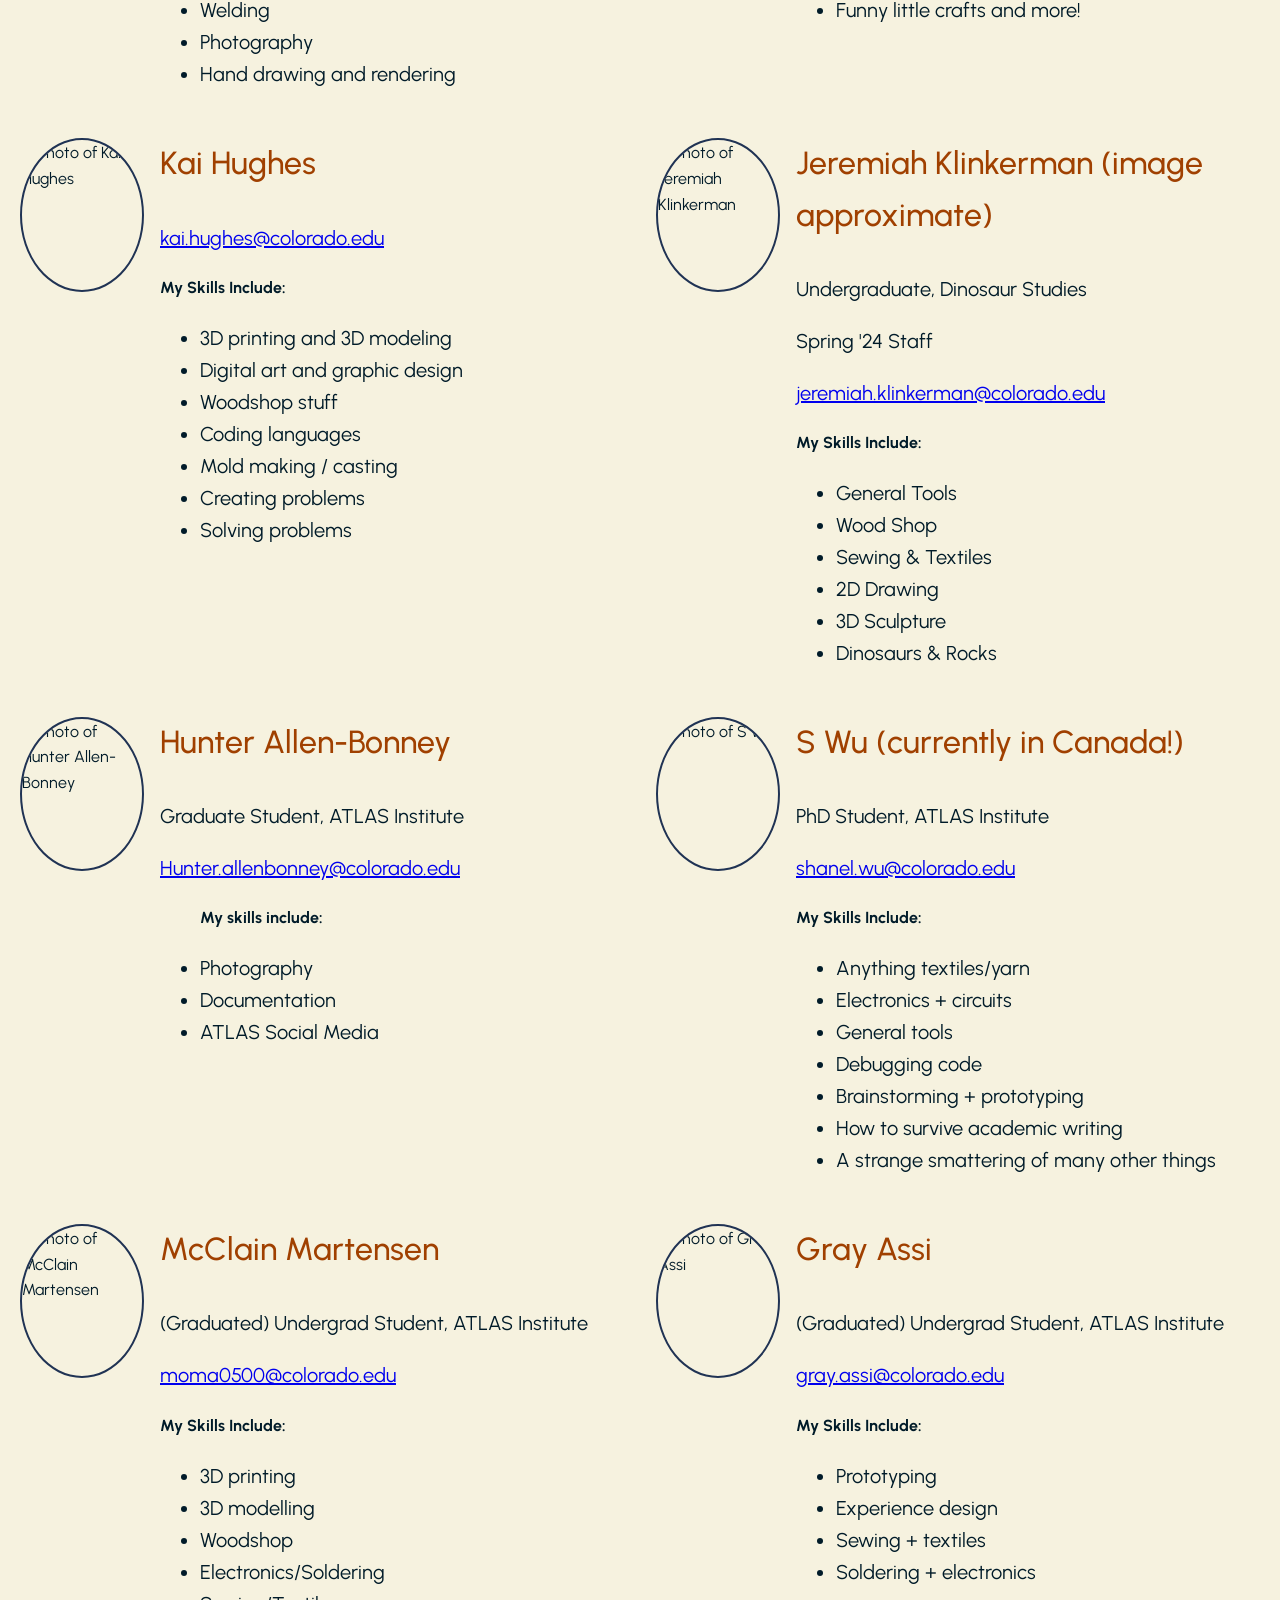
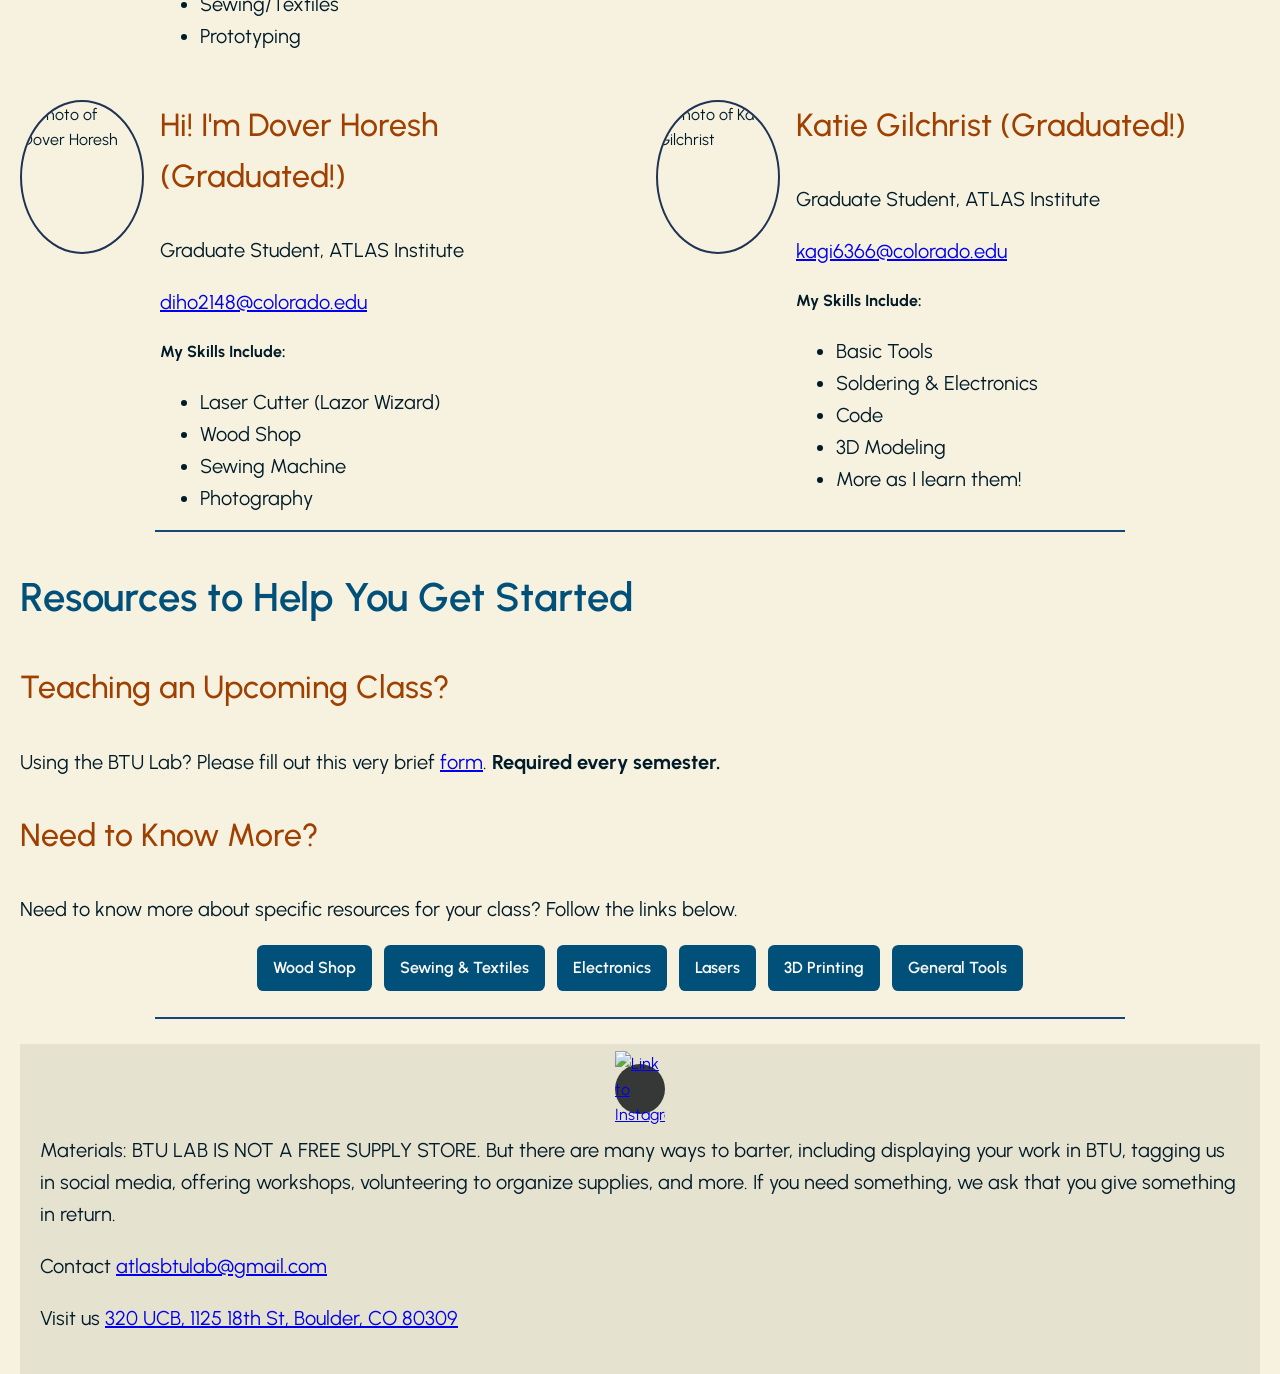
==== commit 266d1a87: "fixed banner" ====
--- a/faculty.html
+++ b/faculty.html
@@ -13,8 +13,7 @@
     <body>
         <link rel="stylesheet" href="style.css">
         <header>
-            <br>
-            <h1><center>Faculty & Mischief Makers</center></h1>   
+            <br> 
             <hr style="border: 1.25px solid rgb(19, 71, 119); width: 78%; margin: auto;">
             <nav>
                 <a href="index.html" class="nav-logo">
@@ -28,6 +27,9 @@
                 <a href="faculty.html">Faculty</a>
                 <a href="rules.html">Rules</a>
             </nav>
+            <div class="page-banner">
+                <img src="assets/facultybanner.png" alt="BTU Lab Faculty page banner">
+                    </div>
         </header>
 
        
--- a/style.css
+++ b/style.css
@@ -24,9 +24,11 @@
 
 header { padding-top: 30px; }
 
-h1 { font-size: 3rem;   font-weight: 700; color: #731523; }
-h2 { font-size: 2rem;   font-weight: 600; color: #00507A; }
-h3 { font-size: 1.5rem; font-weight: 500; color: #A04000; }
+h1 { font-size: 3.5rem;   font-weight: 700; color: #731523; }
+h2 { font-size: 2.5rem;   font-weight: 600; color: #00507A; }
+h3 { font-size: 2rem; font-weight: 500; color: #A04000; }
+
+p, li { font-size: 1.25rem; }
 
 .banner { text-align: center; }
 
@@ -290,7 +292,7 @@
     flex-direction: column;
     align-items: center;
     min-width: 0;
-    padding-top: var(--right-pad, 150px);
+    padding-top: var(--right-pad, 25px);
 
     & h3 {
         margin-top: 0;
@@ -372,8 +374,12 @@
 .rules-title h2 { margin: 0 0 10px; }
 .rules-gif img {
     display: block;
+    width: 260px;  
     max-width: 100%;
     height: auto;
+    position: relative;
+    top: 5px;
+    left: 130px;
 }
 .rules-left ul {
     padding-left: 20px;
@@ -386,7 +392,28 @@
     --bg: #e8eaf6;
     --left-col: 0.7fr;
 }
+.page-banner {
+    width: calc(100% + 40px);   
+    margin: 0 -20px;            
+    padding: 0;
+    overflow: hidden;
+    line-height: 0;
+}
+
+.page-banner img {
+    display: block;
+    width: 100%;
+    height: 350px;
+    object-fit: cover;
+    object-position: center;
+}
+
+
 /* Desktop & Mobile */
+@media (min-width: 701px) {
+    .rules-gif { height: 157px; }   /* about the gif's current height, keeps the row the same */
+}
+
 @media (max-width: 800px) {
     #spring-2026-staff,
     #emeritus { grid-template-columns: 1fr; }
@@ -420,6 +447,11 @@
         gap: 20px;
     }
 
+    :is(.tools, .woodshop, .sewing, .electronics, .lasers, .printers, .cnc) :is(table, tbody, tr, td) {
+        display: block;
+        width: 100%;
+    }
+
     :is(.who, .how, .when, .what) img,
     .where iframe { height: 230px; }
 
